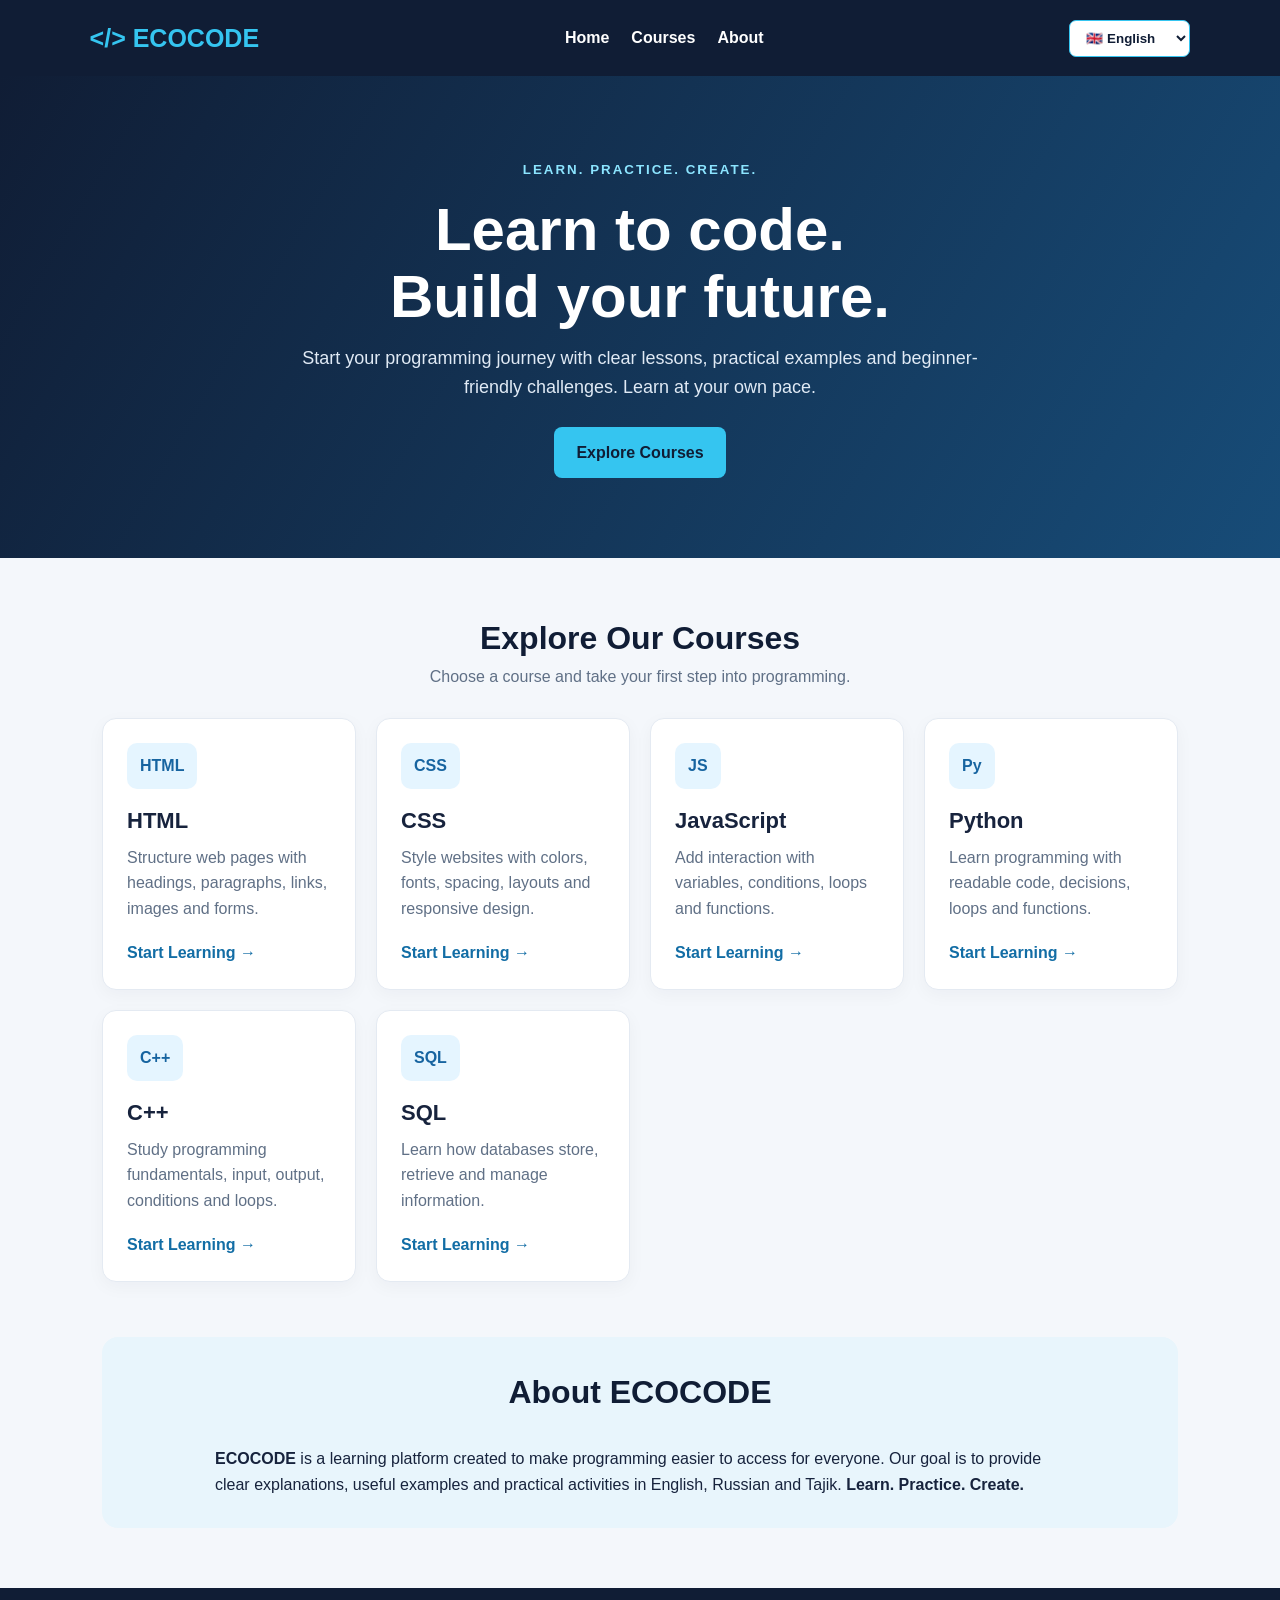
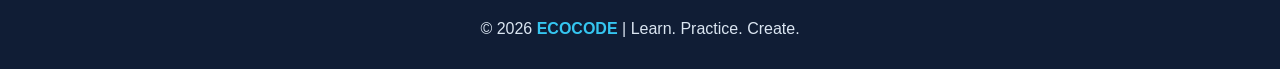
==== index.html @ 7f76fb53 "Update index.html" ====
<!DOCTYPE html>
<html lang="en">
<head>
    <meta property="og:title" content="ECOCODE | Learn. Practice. Create.">

<meta property="og:description"
content="Learn HTML, CSS, JavaScript, Python, C++ and SQL with practical lessons and coding exercises.">

<meta property="og:type" content="website">

<meta property="og:url"
content="https://fsaidasrorzoda-commits.github.io/my-first-website/">

<meta name="twitter:card" content="summary">
<meta charset="UTF-8"><meta name="viewport" content="width=device-width, initial-scale=1.0">
<meta name="description" content="ECOCODE — free programming lessons for everyone.">
<title>ECOCODE | Learn. Practice. Create.</title>
<style>
:root{--navy:#101d35;--blue:#1764a0;--cyan:#35c5f0;--ink:#17233d;--muted:#607086;--bg:#f4f7fb}
*{box-sizing:border-box;margin:0;padding:0}html{scroll-behavior:smooth}
body{font-family:Arial,sans-serif;background:var(--bg);color:var(--ink);line-height:1.6}
header{background:var(--navy);color:white;padding:18px 7%;display:flex;justify-content:space-between;align-items:center;flex-wrap:wrap;gap:16px}
.logo{font-size:25px;font-weight:800;color:var(--cyan);text-decoration:none}
nav{display:flex;gap:22px}nav a{color:white;text-decoration:none;font-weight:bold}
.hero{background:linear-gradient(120deg,#101d35,#174c78);color:white;text-align:center;padding:80px 7%}
.hero small{color:#8ce5ff;font-weight:bold;letter-spacing:2px}.hero h1{font-size:clamp(36px,6vw,60px);line-height:1.12;margin:14px}
.hero p{max-width:680px;margin:0 auto 25px;color:#e0eaf5;font-size:18px}
.btn{display:inline-block;background:var(--cyan);color:var(--navy);padding:13px 22px;border-radius:8px;text-decoration:none;font-weight:bold}
.section{max-width:1120px;margin:55px auto;padding:0 22px}.heading{text-align:center;margin-bottom:28px}
.heading h2{font-size:32px;color:var(--navy)}.heading p{color:var(--muted)}
.grid{display:grid;grid-template-columns:repeat(auto-fit,minmax(245px,1fr));gap:20px}
.course{background:white;border:1px solid #e4eaf2;border-radius:14px;padding:24px;box-shadow:0 5px 18px #10213b0a;display:flex;flex-direction:column;align-items:flex-start}
.symbol{background:#e5f5ff;color:var(--blue);padding:10px 13px;border-radius:10px;font-weight:900;margin-bottom:14px}
.course h3{font-size:22px;margin-bottom:7px}.course p{color:var(--muted);margin-bottom:18px;flex:1}
.course a{color:#126da5;text-decoration:none;font-weight:bold}.course a:hover{text-decoration:underline}
.about{background:#e8f5fc;border-radius:16px;padding:30px}.about p{max-width:850px;margin:auto}
footer{background:var(--navy);color:#dbe6f2;text-align:center;padding:28px;margin-top:60px}footer strong{color:var(--cyan)}
@media(max-width:600px){header{justify-content:center}nav{gap:14px}.hero{padding:60px 20px}}
#languageSelector {
    padding: 9px 12px;
    border-radius: 7px;
    border: 1px solid #35c5f0;
    background: white;
    color: #101d35;
    font-weight: bold;
    cursor: pointer;
}

@media(max-width:600px) {
    #languageSelector {
        margin-top: 8px;
    }
}
</style>
    
</head>
<body>
<header>
    <a class="logo" href="index.html">&lt;/&gt; ECOCODE</a>

    <nav>
        <a href="#home" data-en="Home" data-ru="Главная" data-tj="Асосӣ">Home</a>
        <a href="#courses" data-en="Courses" data-ru="Курсы" data-tj="Курсҳо">Courses</a>
        <a href="#about" data-en="About" data-ru="О нас" data-tj="Дар бораи мо">About</a>
    </nav>

    <select id="languageSelector" onchange="changeLanguage(this.value)">
        <option value="en">🇬🇧 English</option>
        <option value="ru">🇷🇺 Русский</option>
        <option value="tj">🇹🇯 Тоҷикӣ</option>
    </select>
</header>
<main>
<section class="hero" id="home"><small>LEARN. PRACTICE. CREATE.</small><h1>Learn to code.<br>Build your future.</h1>
<p>Start your programming journey with clear lessons, practical examples and beginner-friendly challenges. Learn at your own pace.</p><a class="btn" href="#courses">Explore Courses</a></section>
<section class="section" id="courses"><div class="heading"><h2>Explore Our Courses</h2><p>Choose a course and take your first step into programming.</p></div>
<div class="grid">
<article class="course"><div class="symbol">HTML</div><h3>HTML</h3><p>Structure web pages with headings, paragraphs, links, images and forms.</p><a href="html.html">Start Learning →</a></article>
<article class="course"><div class="symbol">CSS</div><h3>CSS</h3><p>Style websites with colors, fonts, spacing, layouts and responsive design.</p><a href="css.html">Start Learning →</a></article>
<article class="course"><div class="symbol">JS</div><h3>JavaScript</h3><p>Add interaction with variables, conditions, loops and functions.</p><a href="javascript.html">Start Learning →</a></article>
<article class="course"><div class="symbol">Py</div><h3>Python</h3><p>Learn programming with readable code, decisions, loops and functions.</p><a href="python.html">Start Learning →</a></article>
<article class="course"><div class="symbol">C++</div><h3>C++</h3><p>Study programming fundamentals, input, output, conditions and loops.</p><a href="cpp.html">Start Learning →</a></article>
<article class="course"><div class="symbol">SQL</div><h3>SQL</h3><p>Learn how databases store, retrieve and manage information.</p><a href="sql.html">Start Learning →</a></article>
</div></section>
<section class="section" id="about"><div class="about"><div class="heading"><h2>About ECOCODE</h2></div>
<p><strong>ECOCODE</strong> is a learning platform created to make programming easier to access for everyone. Our goal is to provide clear explanations, useful examples and practical activities in English, Russian and Tajik. <strong>Learn. Practice. Create.</strong></p></div></section>
</main><footer>© 2026 <strong>ECOCODE</strong> | Learn. Practice. Create.</footer>
<script>
const translations = {
    en: {
        heroTitle: "Learn to code.<br>Build your future.",
        heroText: "Start your programming journey with clear lessons, practical examples and beginner-friendly challenges. Learn at your own pace.",
        explore: "Explore Courses",
        courseTitle: "Explore Our Courses",
        courseSubtitle: "Choose a course and take your first step into programming.",
        aboutTitle: "About ECOCODE",
        aboutText: "ECOCODE is a learning platform created to make programming easier to access for everyone. Our goal is to provide clear explanations, useful examples and practical activities in English, Russian and Tajik."
    },
    ru: {
        heroTitle: "Учись программировать.<br>Создай своё будущее.",
        heroText: "Начни изучать программирование с понятными уроками, практическими примерами и заданиями для начинающих. Учись в своём темпе.",
        explore: "Изучить курсы",
        courseTitle: "Наши курсы",
        courseSubtitle: "Выбери курс и сделай первый шаг в программировании.",
        aboutTitle: "О ECOCODE",
        aboutText: "ECOCODE — образовательная платформа, созданная для того, чтобы сделать программирование доступным каждому. Наша цель — предоставлять понятные объяснения, полезные примеры и практические задания на английском, русском и таджикском языках."
    },
    tj: {
        heroTitle: "Барномасозиро омӯз.<br>Ояндаи худро соз.",
        heroText: "Омӯзиши барномасозиро бо дарсҳои фаҳмо, мисолҳои амалӣ ва супоришҳо барои навомӯзон оғоз кун. Бо суръати худ омӯз.",
        explore: "Дидани курсҳо",
        courseTitle: "Курсҳои мо",
        courseSubtitle: "Курсро интихоб кун ва қадами аввалини худро дар барномасозӣ гузор.",
        aboutTitle: "Дар бораи ECOCODE",
        aboutText: "ECOCODE платформаи омӯзишӣ мебошад, ки барои дастрас кардани барномасозӣ ба ҳама сохта шудааст. Ҳадафи мо пешниҳод кардани шарҳҳои фаҳмо, мисолҳои муфид ва машқҳои амалӣ бо забонҳои англисӣ, русӣ ва тоҷикӣ мебошад."
    }
};

function changeLanguage(lang) {
    const t = translations[lang];

    document.querySelector(".hero h1").innerHTML = t.heroTitle;
    document.querySelector(".hero p").textContent = t.heroText;
    document.querySelector(".hero .btn").textContent = t.explore;
    document.querySelector("#courses h2").textContent = t.courseTitle;
    document.querySelector("#courses .heading p").textContent = t.courseSubtitle;
    document.querySelector("#about h2").textContent = t.aboutTitle;
    document.querySelector("#about .about p").innerHTML =
        "<strong>ECOCODE</strong> " + t.aboutText.replace("ECOCODE", "") +
        " <strong>Learn. Practice. Create.</strong>";

    document.querySelectorAll("[data-" + lang + "]").forEach(element => {
        element.textContent = element.getAttribute("data-" + lang);
    });
}
</script>
</body>
</html>
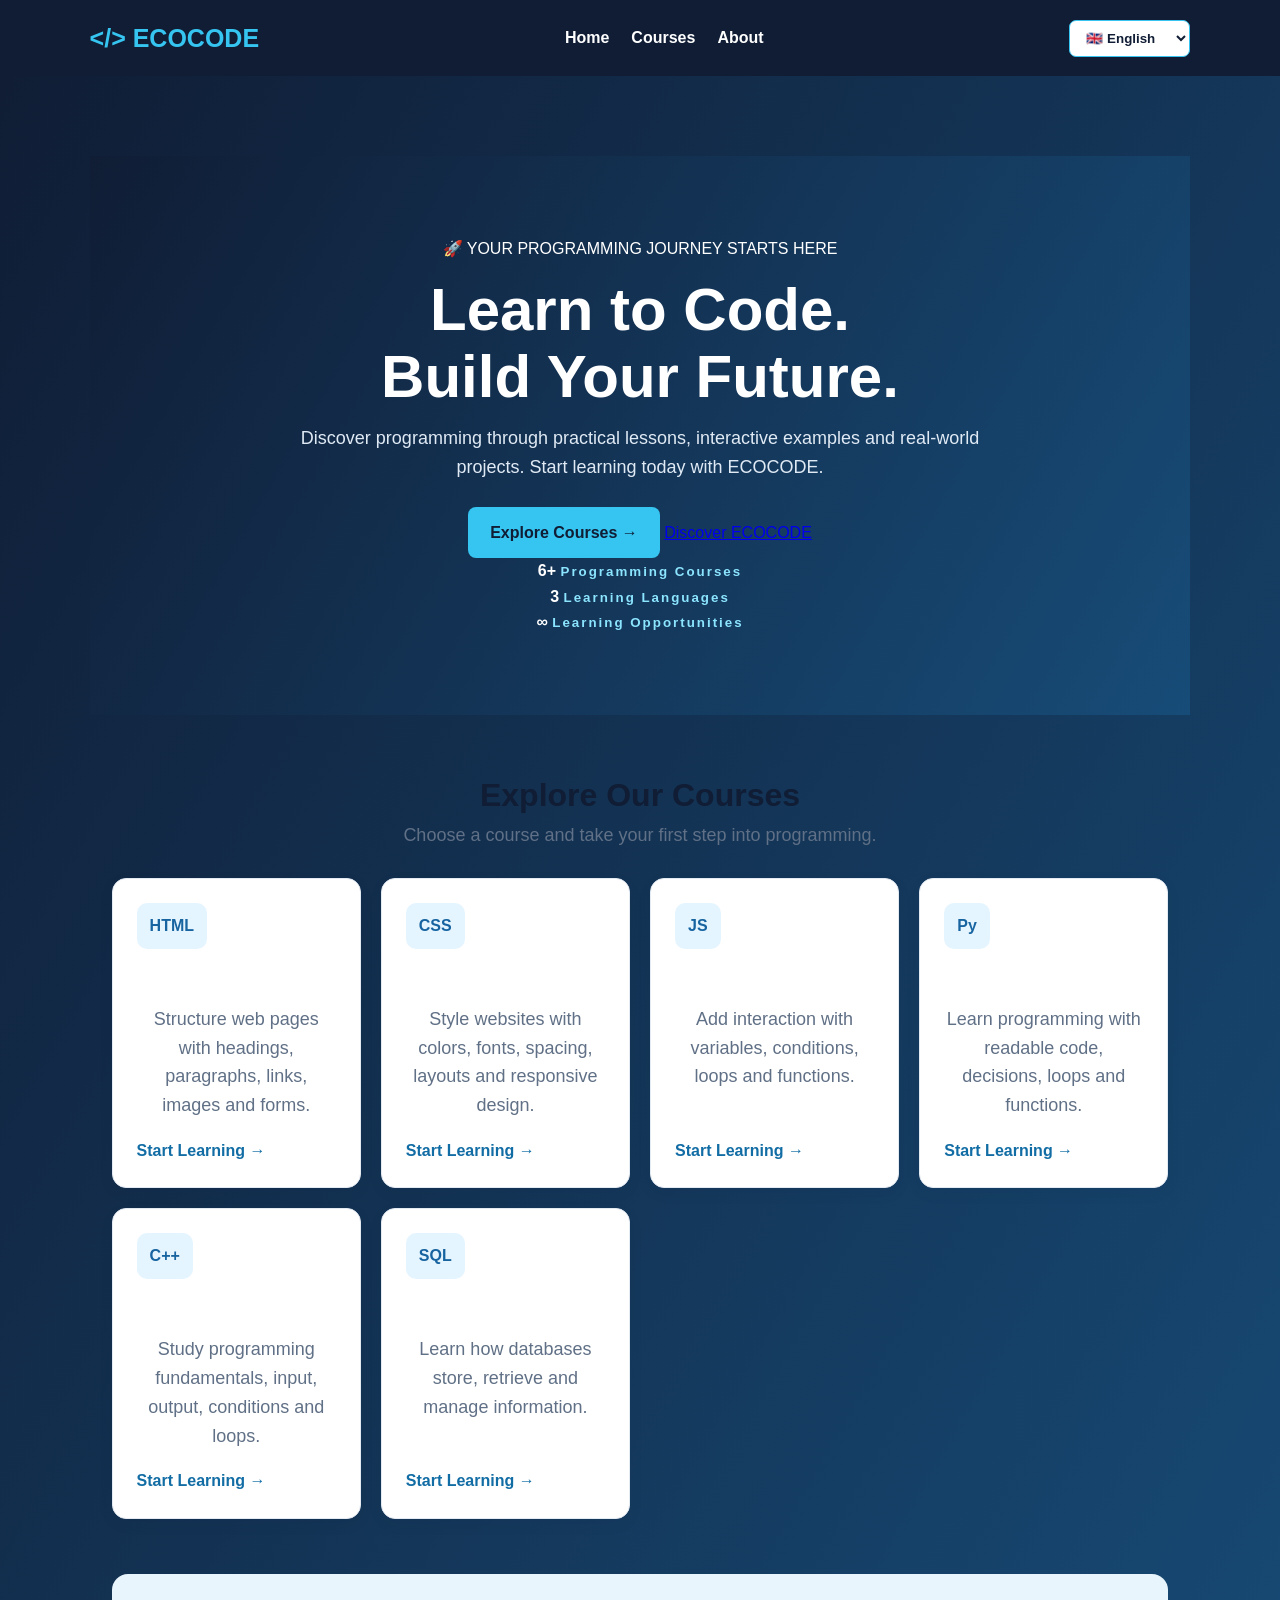
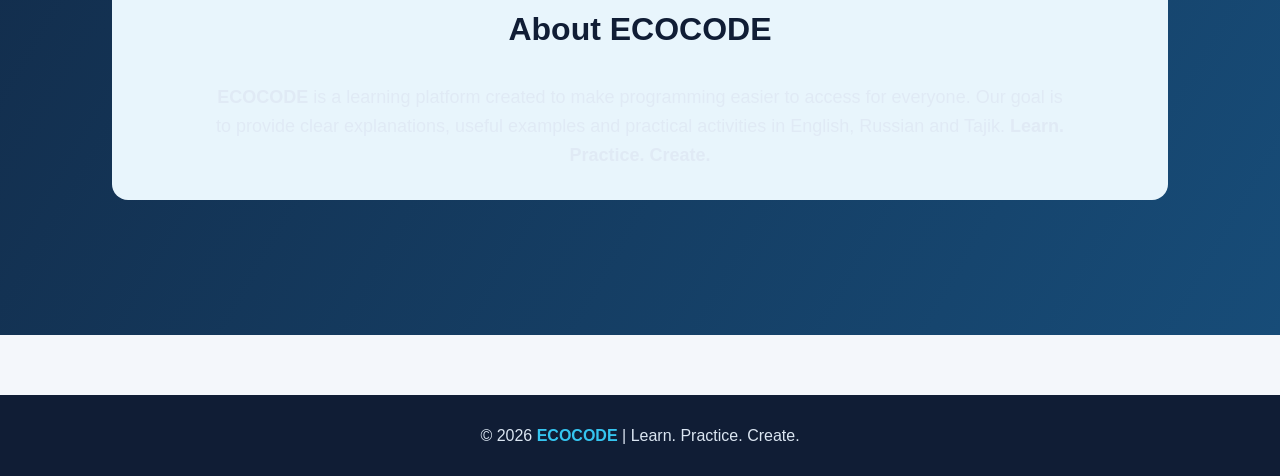
==== commit 6b7b2ff7: "Update index.html" ====
--- a/index.html
+++ b/index.html
@@ -1,138 +1,553 @@
+
 <!DOCTYPE html>
 <html lang="en">
+
 <head>
-    <meta property="og:title" content="ECOCODE | Learn. Practice. Create.">
-
-<meta property="og:description"
-content="Learn HTML, CSS, JavaScript, Python, C++ and SQL with practical lessons and coding exercises.">
-
-<meta property="og:type" content="website">
-
-<meta property="og:url"
-content="https://fsaidasrorzoda-commits.github.io/my-first-website/">
-
-<meta name="twitter:card" content="summary">
-<meta charset="UTF-8"><meta name="viewport" content="width=device-width, initial-scale=1.0">
-<meta name="description" content="ECOCODE — free programming lessons for everyone.">
-<title>ECOCODE | Learn. Practice. Create.</title>
-<style>
-:root{--navy:#101d35;--blue:#1764a0;--cyan:#35c5f0;--ink:#17233d;--muted:#607086;--bg:#f4f7fb}
-*{box-sizing:border-box;margin:0;padding:0}html{scroll-behavior:smooth}
-body{font-family:Arial,sans-serif;background:var(--bg);color:var(--ink);line-height:1.6}
-header{background:var(--navy);color:white;padding:18px 7%;display:flex;justify-content:space-between;align-items:center;flex-wrap:wrap;gap:16px}
-.logo{font-size:25px;font-weight:800;color:var(--cyan);text-decoration:none}
-nav{display:flex;gap:22px}nav a{color:white;text-decoration:none;font-weight:bold}
-.hero{background:linear-gradient(120deg,#101d35,#174c78);color:white;text-align:center;padding:80px 7%}
-.hero small{color:#8ce5ff;font-weight:bold;letter-spacing:2px}.hero h1{font-size:clamp(36px,6vw,60px);line-height:1.12;margin:14px}
-.hero p{max-width:680px;margin:0 auto 25px;color:#e0eaf5;font-size:18px}
-.btn{display:inline-block;background:var(--cyan);color:var(--navy);padding:13px 22px;border-radius:8px;text-decoration:none;font-weight:bold}
-.section{max-width:1120px;margin:55px auto;padding:0 22px}.heading{text-align:center;margin-bottom:28px}
-.heading h2{font-size:32px;color:var(--navy)}.heading p{color:var(--muted)}
-.grid{display:grid;grid-template-columns:repeat(auto-fit,minmax(245px,1fr));gap:20px}
-.course{background:white;border:1px solid #e4eaf2;border-radius:14px;padding:24px;box-shadow:0 5px 18px #10213b0a;display:flex;flex-direction:column;align-items:flex-start}
-.symbol{background:#e5f5ff;color:var(--blue);padding:10px 13px;border-radius:10px;font-weight:900;margin-bottom:14px}
-.course h3{font-size:22px;margin-bottom:7px}.course p{color:var(--muted);margin-bottom:18px;flex:1}
-.course a{color:#126da5;text-decoration:none;font-weight:bold}.course a:hover{text-decoration:underline}
-.about{background:#e8f5fc;border-radius:16px;padding:30px}.about p{max-width:850px;margin:auto}
-footer{background:var(--navy);color:#dbe6f2;text-align:center;padding:28px;margin-top:60px}footer strong{color:var(--cyan)}
-@media(max-width:600px){header{justify-content:center}nav{gap:14px}.hero{padding:60px 20px}}
-#languageSelector {
-    padding: 9px 12px;
-    border-radius: 7px;
-    border: 1px solid #35c5f0;
-    background: white;
-    color: #101d35;
-    font-weight: bold;
-    cursor: pointer;
-}
-
-@media(max-width:600px) {
-    #languageSelector {
-        margin-top: 8px;
-    }
-}
-</style>
-    
+    <meta charset="UTF-8">
+    <meta name="viewport" content="width=device-width, initial-scale=1.0">
+
+    <title>ECOCODE | Learn. Practice. Create.</title>
+
+    <!-- SEO -->
+    <meta name="description"
+        content="ECOCODE is a programming education platform. Learn HTML, CSS, JavaScript, Python, C++ and SQL with practical lessons.">
+
+    <meta name="author" content="Firdavs">
+
+    <!-- Social Media Preview -->
+    <meta property="og:title"
+        content="ECOCODE | Learn. Practice. Create.">
+
+    <meta property="og:description"
+        content="Learn HTML, CSS, JavaScript, Python, C++ and SQL with practical lessons and coding exercises.">
+
+    <meta property="og:type" content="website">
+
+    <meta property="og:url"
+        content="https://fsaidasrorzoda-commits.github.io/my-first-website/">
+
+    <meta property="og:image"
+        content="https://fsaidasrorzoda-commits.github.io/my-first-website/profile.png">
+
+    <!-- Twitter / X -->
+    <meta name="twitter:card" content="summary_large_image">
+
+    <meta name="twitter:title"
+        content="ECOCODE | Learn. Practice. Create.">
+
+    <meta name="twitter:description"
+        content="Your programming journey starts here. Learn. Practice. Create.">
+
+    <meta name="twitter:image"
+        content="https://fsaidasrorzoda-commits.github.io/my-first-website/profile.png">
+
+    <!-- Favicon -->
+    <link rel="icon" type="image/png" href="profile.png">
+
+    <style>
+        :root {
+            --navy: #101d35;
+            --blue: #1764a0;
+            --cyan: #35c5f0;
+            --ink: #17233d;
+            --muted: #607086;
+            --bg: #f4f7fb;
+        }
+
+        * {
+            box-sizing: border-box;
+            margin: 0;
+            padding: 0;
+        }
+
+        html {
+            scroll-behavior: smooth;
+        }
+
+        body {
+            font-family: Arial, sans-serif;
+            background: var(--bg);
+            color: var(--ink);
+            line-height: 1.6;
+        }
+
+        header {
+            background: var(--navy);
+            color: white;
+            padding: 18px 7%;
+            display: flex;
+            justify-content: space-between;
+            align-items: center;
+            flex-wrap: wrap;
+            gap: 16px;
+        }
+
+        .logo {
+            font-size: 25px;
+            font-weight: 800;
+            color: var(--cyan);
+            text-decoration: none;
+        }
+
+        nav {
+            display: flex;
+            gap: 22px;
+        }
+
+        nav a {
+            color: white;
+            text-decoration: none;
+            font-weight: bold;
+        }
+
+        nav a:hover {
+            color: var(--cyan);
+        }
+
+        .hero {
+            background: linear-gradient(120deg, #101d35, #174c78);
+            color: white;
+            text-align: center;
+            padding: 80px 7%;
+        }
+
+        .hero small {
+            color: #8ce5ff;
+            font-weight: bold;
+            letter-spacing: 2px;
+        }
+
+        .hero h1 {
+            font-size: clamp(36px, 6vw, 60px);
+            line-height: 1.12;
+            margin: 14px;
+        }
+
+        .hero p {
+            max-width: 680px;
+            margin: 0 auto 25px;
+            color: #e0eaf5;
+            font-size: 18px;
+        }
+
+        .btn {
+            display: inline-block;
+            background: var(--cyan);
+            color: var(--navy);
+            padding: 13px 22px;
+            border-radius: 8px;
+            text-decoration: none;
+            font-weight: bold;
+        }
+
+        .btn:hover {
+            transform: translateY(-2px);
+        }
+
+        .section {
+            max-width: 1120px;
+            margin: 55px auto;
+            padding: 0 22px;
+        }
+
+        .heading {
+            text-align: center;
+            margin-bottom: 28px;
+        }
+
+        .heading h2 {
+            font-size: 32px;
+            color: var(--navy);
+        }
+
+        .heading p {
+            color: var(--muted);
+        }
+
+        .grid {
+            display: grid;
+            grid-template-columns: repeat(
+                auto-fit,
+                minmax(245px, 1fr)
+            );
+            gap: 20px;
+        }
+
+        .course {
+            background: white;
+            border: 1px solid #e4eaf2;
+            border-radius: 14px;
+            padding: 24px;
+            box-shadow: 0 5px 18px #10213b0a;
+            display: flex;
+            flex-direction: column;
+            align-items: flex-start;
+        }
+
+        .symbol {
+            background: #e5f5ff;
+            color: var(--blue);
+            padding: 10px 13px;
+            border-radius: 10px;
+            font-weight: 900;
+            margin-bottom: 14px;
+        }
+
+        .course h3 {
+            font-size: 22px;
+            margin-bottom: 7px;
+        }
+
+        .course p {
+            color: var(--muted);
+            margin-bottom: 18px;
+            flex: 1;
+        }
+
+        .course a {
+            color: #126da5;
+            text-decoration: none;
+            font-weight: bold;
+        }
+
+        .course a:hover {
+            text-decoration: underline;
+        }
+
+        .about {
+            background: #e8f5fc;
+            border-radius: 16px;
+            padding: 30px;
+        }
+
+        .about p {
+            max-width: 850px;
+            margin: auto;
+        }
+
+        footer {
+            background: var(--navy);
+            color: #dbe6f2;
+            text-align: center;
+            padding: 28px;
+            margin-top: 60px;
+        }
+
+        footer strong {
+            color: var(--cyan);
+        }
+
+        #languageSelector {
+            padding: 9px 12px;
+            border-radius: 7px;
+            border: 1px solid var(--cyan);
+            background: white;
+            color: var(--navy);
+            font-weight: bold;
+            cursor: pointer;
+        }
+
+        @media(max-width: 600px) {
+            header {
+                justify-content: center;
+            }
+
+            nav {
+                gap: 14px;
+            }
+
+            .hero {
+                padding: 60px 20px;
+            }
+
+            #languageSelector {
+                margin-top: 8px;
+            }
+        }
+    </style>
 </head>
+
 <body>
-<header>
-    <a class="logo" href="index.html">&lt;/&gt; ECOCODE</a>
-
-    <nav>
-        <a href="#home" data-en="Home" data-ru="Главная" data-tj="Асосӣ">Home</a>
-        <a href="#courses" data-en="Courses" data-ru="Курсы" data-tj="Курсҳо">Courses</a>
-        <a href="#about" data-en="About" data-ru="О нас" data-tj="Дар бораи мо">About</a>
-    </nav>
-
-    <select id="languageSelector" onchange="changeLanguage(this.value)">
-        <option value="en">🇬🇧 English</option>
-        <option value="ru">🇷🇺 Русский</option>
-        <option value="tj">🇹🇯 Тоҷикӣ</option>
-    </select>
-</header>
-<main>
-<section class="hero" id="home"><small>LEARN. PRACTICE. CREATE.</small><h1>Learn to code.<br>Build your future.</h1>
-<p>Start your programming journey with clear lessons, practical examples and beginner-friendly challenges. Learn at your own pace.</p><a class="btn" href="#courses">Explore Courses</a></section>
-<section class="section" id="courses"><div class="heading"><h2>Explore Our Courses</h2><p>Choose a course and take your first step into programming.</p></div>
-<div class="grid">
-<article class="course"><div class="symbol">HTML</div><h3>HTML</h3><p>Structure web pages with headings, paragraphs, links, images and forms.</p><a href="html.html">Start Learning →</a></article>
-<article class="course"><div class="symbol">CSS</div><h3>CSS</h3><p>Style websites with colors, fonts, spacing, layouts and responsive design.</p><a href="css.html">Start Learning →</a></article>
-<article class="course"><div class="symbol">JS</div><h3>JavaScript</h3><p>Add interaction with variables, conditions, loops and functions.</p><a href="javascript.html">Start Learning →</a></article>
-<article class="course"><div class="symbol">Py</div><h3>Python</h3><p>Learn programming with readable code, decisions, loops and functions.</p><a href="python.html">Start Learning →</a></article>
-<article class="course"><div class="symbol">C++</div><h3>C++</h3><p>Study programming fundamentals, input, output, conditions and loops.</p><a href="cpp.html">Start Learning →</a></article>
-<article class="course"><div class="symbol">SQL</div><h3>SQL</h3><p>Learn how databases store, retrieve and manage information.</p><a href="sql.html">Start Learning →</a></article>
-</div></section>
-<section class="section" id="about"><div class="about"><div class="heading"><h2>About ECOCODE</h2></div>
-<p><strong>ECOCODE</strong> is a learning platform created to make programming easier to access for everyone. Our goal is to provide clear explanations, useful examples and practical activities in English, Russian and Tajik. <strong>Learn. Practice. Create.</strong></p></div></section>
-</main><footer>© 2026 <strong>ECOCODE</strong> | Learn. Practice. Create.</footer>
-<script>
-const translations = {
-    en: {
-        heroTitle: "Learn to code.<br>Build your future.",
-        heroText: "Start your programming journey with clear lessons, practical examples and beginner-friendly challenges. Learn at your own pace.",
-        explore: "Explore Courses",
-        courseTitle: "Explore Our Courses",
-        courseSubtitle: "Choose a course and take your first step into programming.",
-        aboutTitle: "About ECOCODE",
-        aboutText: "ECOCODE is a learning platform created to make programming easier to access for everyone. Our goal is to provide clear explanations, useful examples and practical activities in English, Russian and Tajik."
-    },
-    ru: {
-        heroTitle: "Учись программировать.<br>Создай своё будущее.",
-        heroText: "Начни изучать программирование с понятными уроками, практическими примерами и заданиями для начинающих. Учись в своём темпе.",
-        explore: "Изучить курсы",
-        courseTitle: "Наши курсы",
-        courseSubtitle: "Выбери курс и сделай первый шаг в программировании.",
-        aboutTitle: "О ECOCODE",
-        aboutText: "ECOCODE — образовательная платформа, созданная для того, чтобы сделать программирование доступным каждому. Наша цель — предоставлять понятные объяснения, полезные примеры и практические задания на английском, русском и таджикском языках."
-    },
-    tj: {
-        heroTitle: "Барномасозиро омӯз.<br>Ояндаи худро соз.",
-        heroText: "Омӯзиши барномасозиро бо дарсҳои фаҳмо, мисолҳои амалӣ ва супоришҳо барои навомӯзон оғоз кун. Бо суръати худ омӯз.",
-        explore: "Дидани курсҳо",
-        courseTitle: "Курсҳои мо",
-        courseSubtitle: "Курсро интихоб кун ва қадами аввалини худро дар барномасозӣ гузор.",
-        aboutTitle: "Дар бораи ECOCODE",
-        aboutText: "ECOCODE платформаи омӯзишӣ мебошад, ки барои дастрас кардани барномасозӣ ба ҳама сохта шудааст. Ҳадафи мо пешниҳод кардани шарҳҳои фаҳмо, мисолҳои муфид ва машқҳои амалӣ бо забонҳои англисӣ, русӣ ва тоҷикӣ мебошад."
-    }
-};
-
-function changeLanguage(lang) {
-    const t = translations[lang];
-
-    document.querySelector(".hero h1").innerHTML = t.heroTitle;
-    document.querySelector(".hero p").textContent = t.heroText;
-    document.querySelector(".hero .btn").textContent = t.explore;
-    document.querySelector("#courses h2").textContent = t.courseTitle;
-    document.querySelector("#courses .heading p").textContent = t.courseSubtitle;
-    document.querySelector("#about h2").textContent = t.aboutTitle;
-    document.querySelector("#about .about p").innerHTML =
-        "<strong>ECOCODE</strong> " + t.aboutText.replace("ECOCODE", "") +
-        " <strong>Learn. Practice. Create.</strong>";
-
-    document.querySelectorAll("[data-" + lang + "]").forEach(element => {
-        element.textContent = element.getAttribute("data-" + lang);
-    });
-}
-</script>
+
+    <!-- HEADER -->
+    <header>
+
+        <a class="logo" href="index.html">
+            &lt;/&gt; ECOCODE
+        </a>
+
+        <nav>
+            <a href="#home"
+                data-en="Home"
+                data-ru="Главная"
+                data-tj="Асосӣ">Home</a>
+
+            <a href="#courses"
+                data-en="Courses"
+                data-ru="Курсы"
+                data-tj="Курсҳо">Courses</a>
+
+            <a href="#about"
+                data-en="About"
+                data-ru="О нас"
+                data-tj="Дар бораи мо">About</a>
+        </nav>
+
+        <select id="languageSelector"
+            onchange="changeLanguage(this.value)">
+
+            <option value="en">🇬🇧 English</option>
+            <option value="ru">🇷🇺 Русский</option>
+            <option value="tj">🇹🇯 Тоҷикӣ</option>
+
+        </select>
+
+    </header>
+
+    <main>
+
+        <!-- HERO SECTION -->
+        <section class="hero" id="home">
+
+<section class="hero" id="home">
+
+    <div class="hero-content">
+
+        <div class="hero-label">
+            🚀 YOUR PROGRAMMING JOURNEY STARTS HERE
+        </div>
+
+        <h1>
+            Learn to Code.<br>
+            <span>Build Your Future.</span>
+        </h1>
+
+        <p>
+            Discover programming through practical lessons,
+            interactive examples and real-world projects.
+            Start learning today with ECOCODE.
+        </p>
+
+        <div class="hero-buttons">
+
+            <a href="#courses" class="btn">
+                Explore Courses →
+            </a>
+
+            <a href="#about" class="secondary-btn">
+                Discover ECOCODE
+            </a>
+
+        </div>
+
+        <div class="hero-stats">
+
+            <div>
+                <strong>6+</strong>
+                <small>Programming Courses</small>
+            </div>
+
+            <div>
+                <strong>3</strong>
+                <small>Learning Languages</small>
+            </div>
+
+            <div>
+                <strong>∞</strong>
+                <small>Learning Opportunities</small>
+            </div>
+
+        </div>
+
+    </div>
+
+</section>
+
+        <!-- COURSES SECTION -->
+        <section class="section" id="courses">
+
+            <div class="heading">
+
+                <h2>Explore Our Courses</h2>
+
+                <p>
+                    Choose a course and take your first step
+                    into programming.
+                </p>
+
+            </div>
+
+            <div class="grid">
+
+                <article class="course">
+                    <div class="symbol">HTML</div>
+                    <h3>HTML</h3>
+                    <p>
+                        Structure web pages with headings,
+                        paragraphs, links, images and forms.
+                    </p>
+                    <a href="html.html">Start Learning →</a>
+                </article>
+
+                <article class="course">
+                    <div class="symbol">CSS</div>
+                    <h3>CSS</h3>
+                    <p>
+                        Style websites with colors, fonts,
+                        spacing, layouts and responsive design.
+                    </p>
+                    <a href="css.html">Start Learning →</a>
+                </article>
+
+                <article class="course">
+                    <div class="symbol">JS</div>
+                    <h3>JavaScript</h3>
+                    <p>
+                        Add interaction with variables,
+                        conditions, loops and functions.
+                    </p>
+                    <a href="javascript.html">Start Learning →</a>
+                </article>
+
+                <article class="course">
+                    <div class="symbol">Py</div>
+                    <h3>Python</h3>
+                    <p>
+                        Learn programming with readable code,
+                        decisions, loops and functions.
+                    </p>
+                    <a href="python.html">Start Learning →</a>
+                </article>
+
+                <article class="course">
+                    <div class="symbol">C++</div>
+                    <h3>C++</h3>
+                    <p>
+                        Study programming fundamentals,
+                        input, output, conditions and loops.
+                    </p>
+                    <a href="cpp.html">Start Learning →</a>
+                </article>
+
+                <article class="course">
+                    <div class="symbol">SQL</div>
+                    <h3>SQL</h3>
+                    <p>
+                        Learn how databases store,
+                        retrieve and manage information.
+                    </p>
+                    <a href="sql.html">Start Learning →</a>
+                </article>
+
+            </div>
+
+        </section>
+
+        <!-- ABOUT SECTION -->
+        <section class="section" id="about">
+
+            <div class="about">
+
+                <div class="heading">
+                    <h2>About ECOCODE</h2>
+                </div>
+
+                <p>
+                    <strong>ECOCODE</strong> is a learning platform
+                    created to make programming easier to access
+                    for everyone. Our goal is to provide clear
+                    explanations, useful examples and practical
+                    activities in English, Russian and Tajik.
+
+                    <strong>Learn. Practice. Create.</strong>
+                </p>
+
+            </div>
+
+        </section>
+
+    </main>
+
+    <!-- FOOTER -->
+    <footer>
+        © 2026 <strong>ECOCODE</strong> | Learn. Practice. Create.
+    </footer>
+
+    <!-- LANGUAGE TRANSLATIONS -->
+    <script>
+
+        const translations = {
+
+            en: {
+                heroTitle: "Learn to code.<br>Build your future.",
+                heroText: "Start your programming journey with clear lessons, practical examples and beginner-friendly challenges. Learn at your own pace.",
+                explore: "Explore Courses",
+                courseTitle: "Explore Our Courses",
+                courseSubtitle: "Choose a course and take your first step into programming.",
+                aboutTitle: "About ECOCODE",
+                aboutText: "ECOCODE is a learning platform created to make programming easier to access for everyone. Our goal is to provide clear explanations, useful examples and practical activities in English, Russian and Tajik."
+            },
+
+            ru: {
+                heroTitle: "Учись программировать.<br>Создай своё будущее.",
+                heroText: "Начни изучать программирование с понятными уроками, практическими примерами и заданиями для начинающих. Учись в своём темпе.",
+                explore: "Изучить курсы",
+                courseTitle: "Наши курсы",
+                courseSubtitle: "Выбери курс и сделай первый шаг в программировании.",
+                aboutTitle: "О ECOCODE",
+                aboutText: "ECOCODE — образовательная платформа, созданная для того, чтобы сделать программирование доступным каждому. Наша цель — предоставлять понятные объяснения, полезные примеры и практические задания на английском, русском и таджикском языках."
+            },
+
+            tj: {
+                heroTitle: "Барномасозиро омӯз.<br>Ояндаи худро соз.",
+                heroText: "Омӯзиши барномасозиро бо дарсҳои фаҳмо, мисолҳои амалӣ ва супоришҳо барои навомӯзон оғоз кун. Бо суръати худ омӯз.",
+                explore: "Дидани курсҳо",
+                courseTitle: "Курсҳои мо",
+                courseSubtitle: "Курсро интихоб кун ва қадами аввалини худро дар барномасозӣ гузор.",
+                aboutTitle: "Дар бораи ECOCODE",
+                aboutText: "ECOCODE платформаи омӯзишӣ мебошад, ки барои дастрас кардани барномасозӣ ба ҳама сохта шудааст. Ҳадафи мо пешниҳод кардани шарҳҳои фаҳмо, мисолҳои муфид ва машқҳои амалӣ бо забонҳои англисӣ, русӣ ва тоҷикӣ мебошад."
+            }
+
+        };
+
+        function changeLanguage(lang) {
+
+            const t = translations[lang];
+
+            if (!t) return;
+
+            document.querySelector(".hero h1").innerHTML =
+                t.heroTitle;
+
+            document.querySelector(".hero p").textContent =
+                t.heroText;
+
+            document.querySelector(".hero .btn").textContent =
+                t.explore;
+
+            document.querySelector("#courses h2").textContent =
+                t.courseTitle;
+
+            document.querySelector("#courses .heading p").textContent =
+                t.courseSubtitle;
+
+            document.querySelector("#about h2").textContent =
+                t.aboutTitle;
+
+            document.querySelector("#about .about p").innerHTML =
+                "<strong>ECOCODE</strong> " +
+                t.aboutText.replace("ECOCODE", "") +
+                " <strong>Learn. Practice. Create.</strong>";
+
+            document.querySelectorAll("[data-" + lang + "]")
+                .forEach(element => {
+                    element.textContent =
+                        element.getAttribute("data-" + lang);
+                });
+
+        }
+
+    </script>
+
 </body>
 </html>
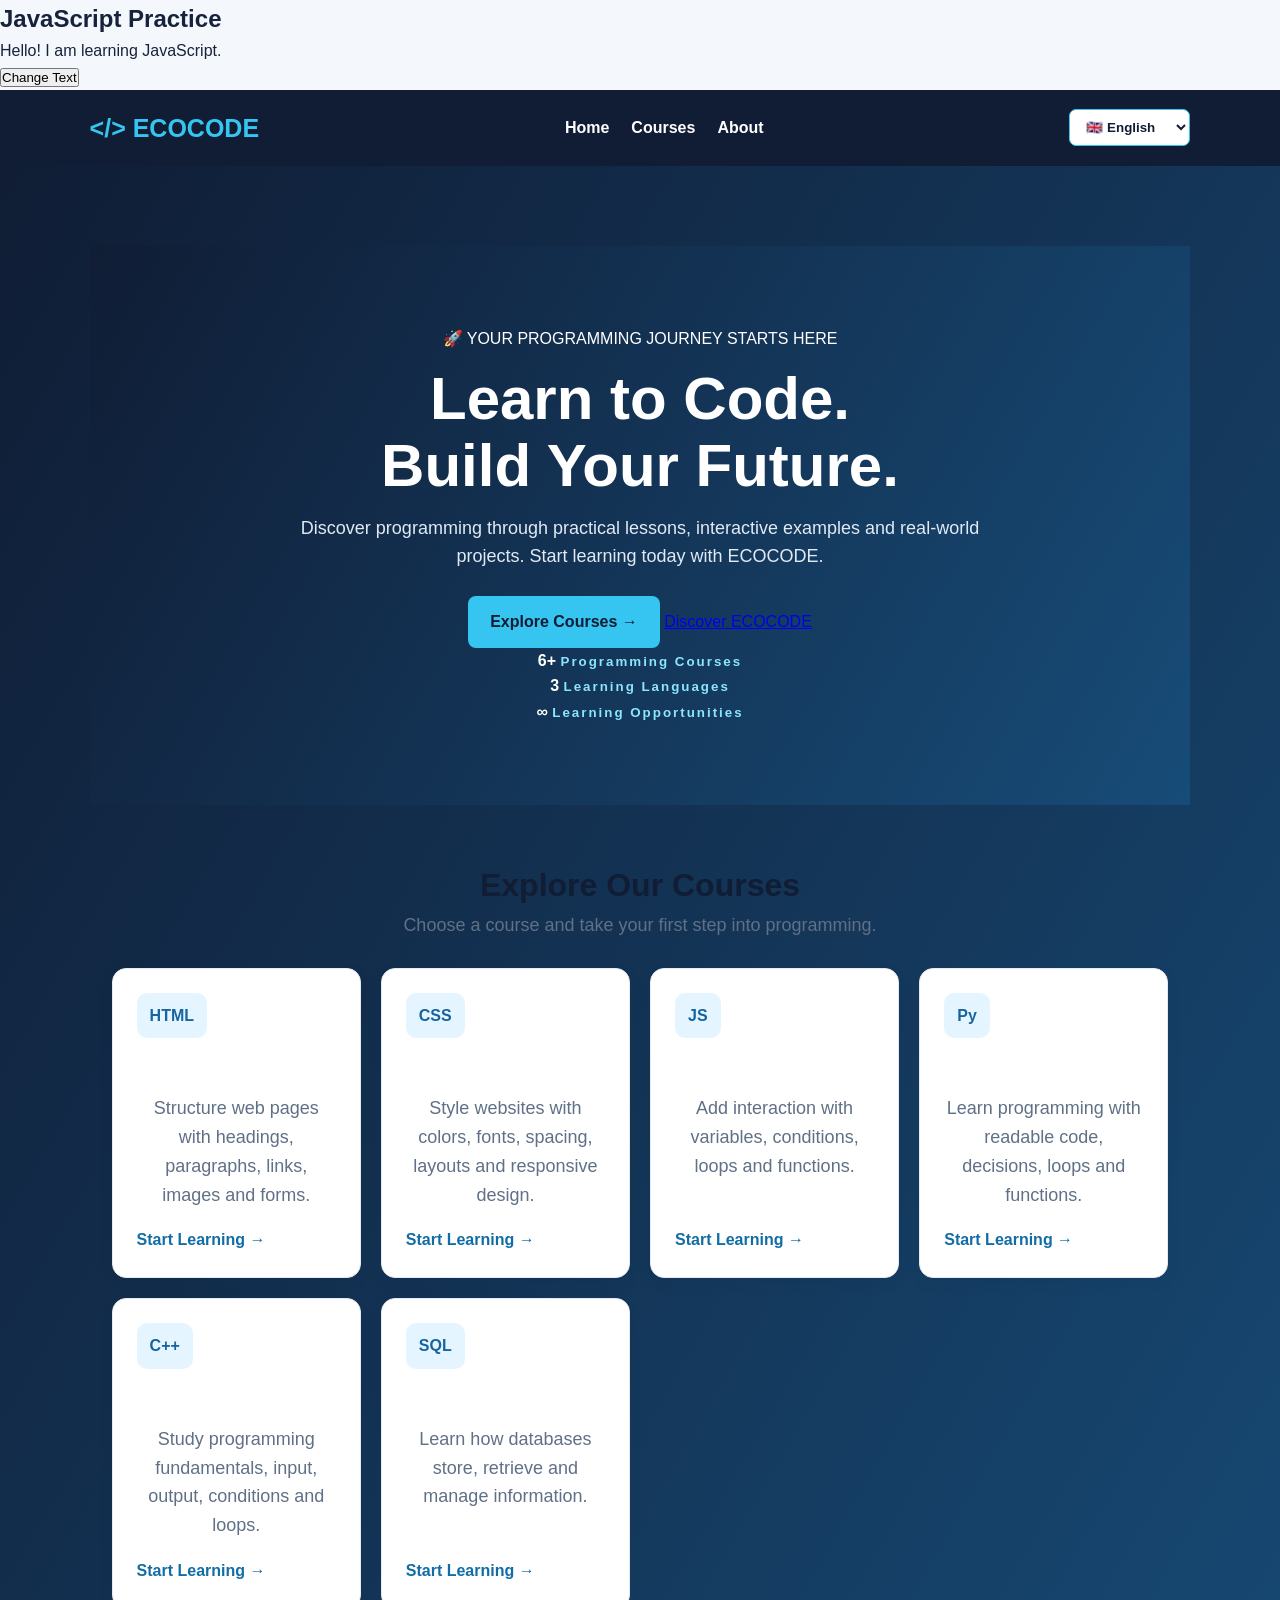
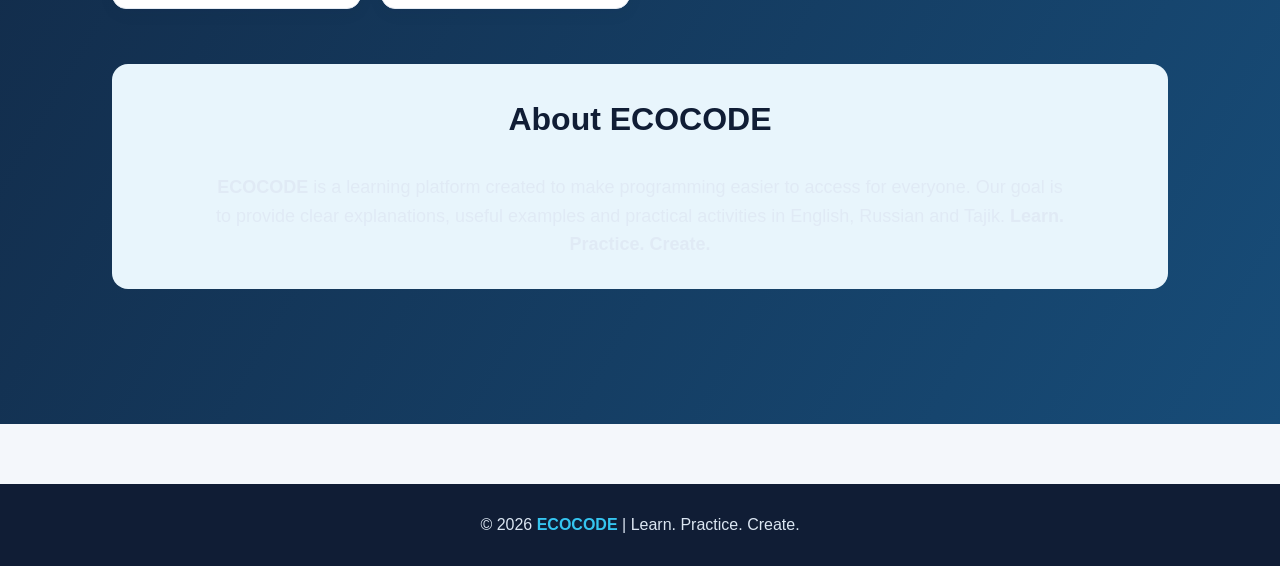
==== commit 5e00accd: "Update index.html" ====
--- a/index.html
+++ b/index.html
@@ -268,6 +268,15 @@
 </head>
 
 <body>
+    <h2>JavaScript Practice</h2>
+
+<p id="message">
+    Hello! I am learning JavaScript.
+</p>
+
+<button id="changeTextBtn">
+    Change Text
+</button>
 
     <!-- HEADER -->
     <header>
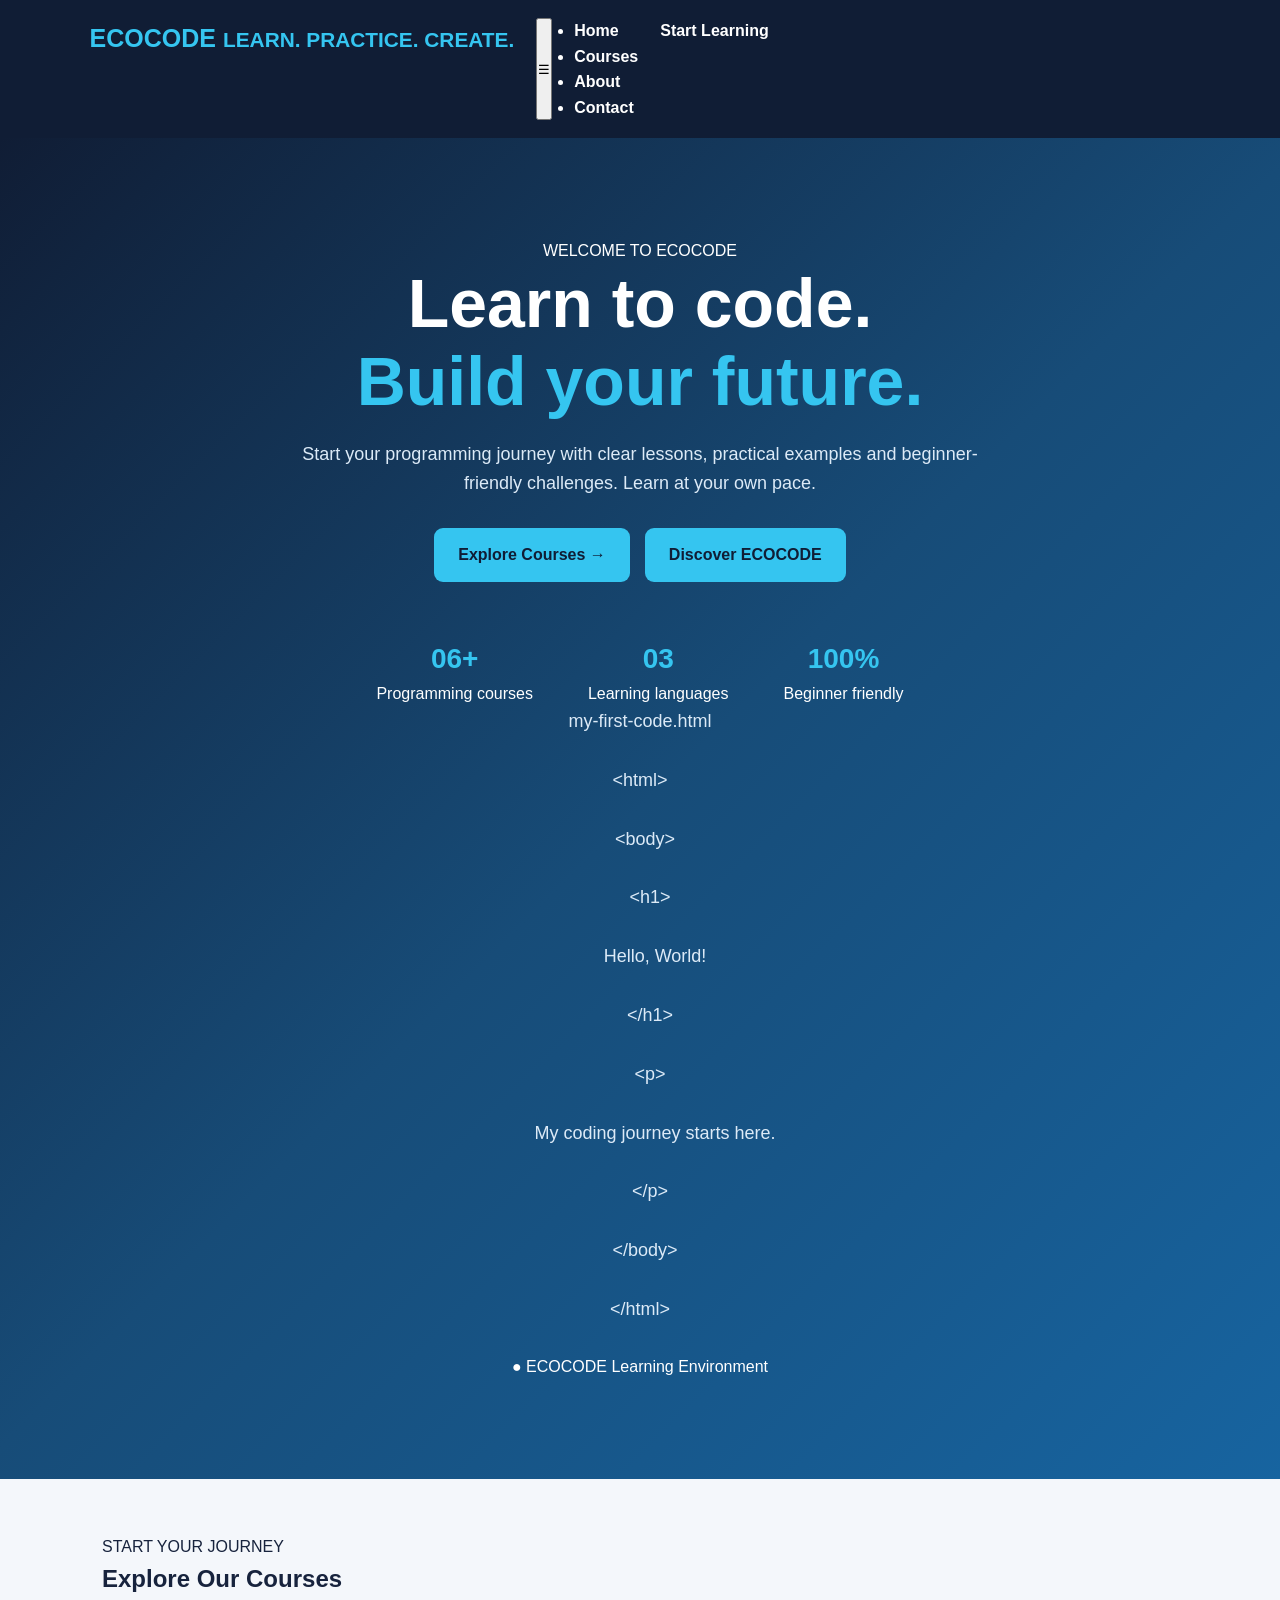
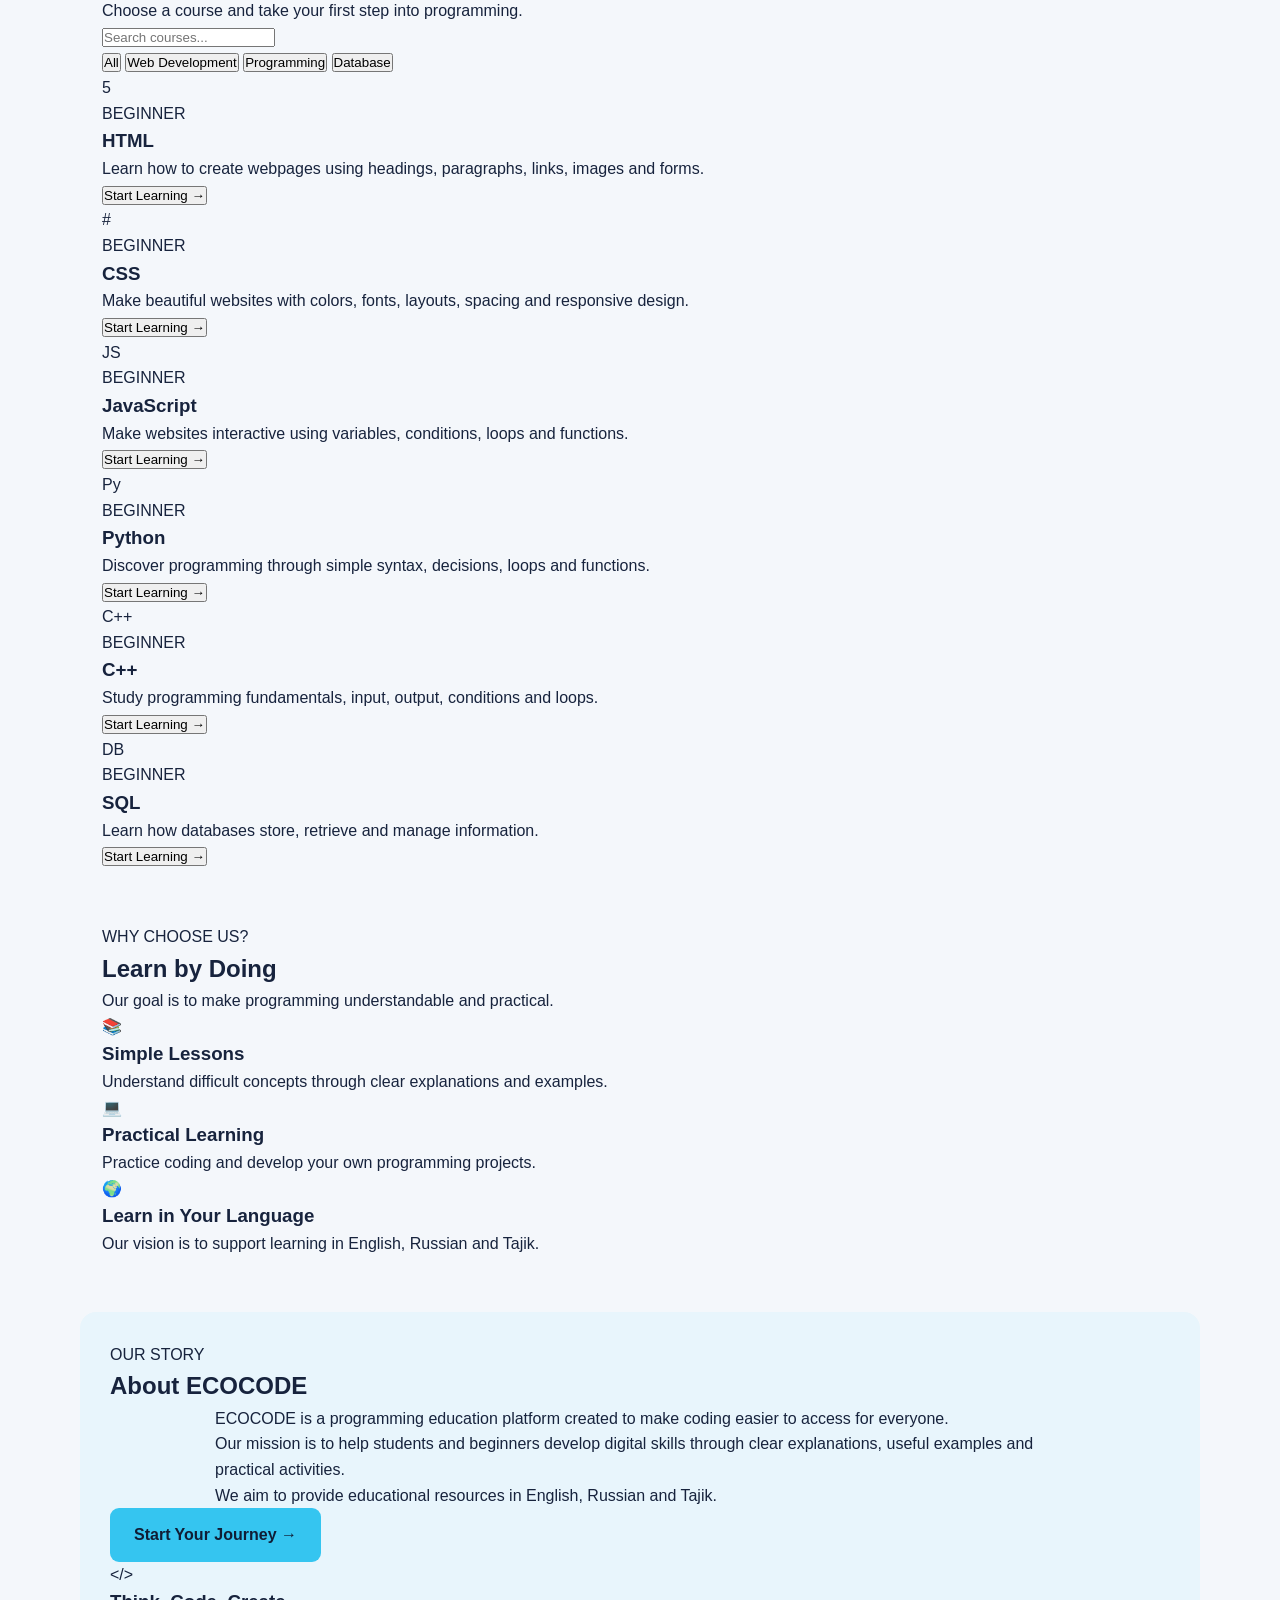
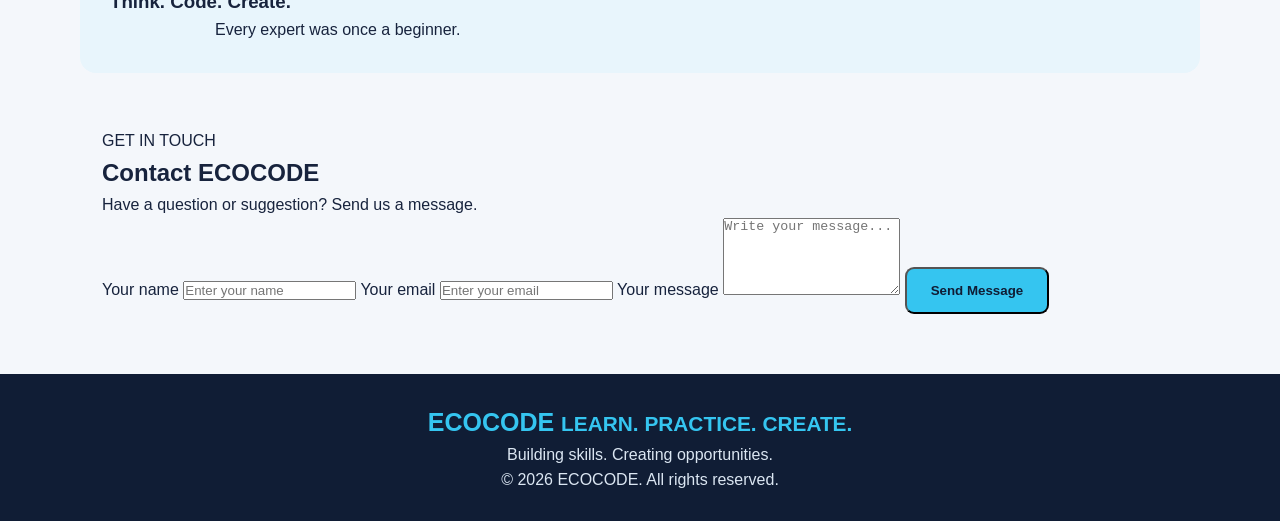
==== commit de51d420: "Update index.html" ====
--- a/index.html
+++ b/index.html
@@ -1,562 +1,357 @@
 
 <!DOCTYPE html>
 <html lang="en">
-
 <head>
     <meta charset="UTF-8">
     <meta name="viewport" content="width=device-width, initial-scale=1.0">
-
+    <meta name="description" content="ECOCODE - Learn programming with practical courses in HTML, CSS, JavaScript, Python, C++ and SQL.">
     <title>ECOCODE | Learn. Practice. Create.</title>
-
-    <!-- SEO -->
-    <meta name="description"
-        content="ECOCODE is a programming education platform. Learn HTML, CSS, JavaScript, Python, C++ and SQL with practical lessons.">
-
-    <meta name="author" content="Firdavs">
-
-    <!-- Social Media Preview -->
-    <meta property="og:title"
-        content="ECOCODE | Learn. Practice. Create.">
-
-    <meta property="og:description"
-        content="Learn HTML, CSS, JavaScript, Python, C++ and SQL with practical lessons and coding exercises.">
-
-    <meta property="og:type" content="website">
-
-    <meta property="og:url"
-        content="https://fsaidasrorzoda-commits.github.io/my-first-website/">
-
-    <meta property="og:image"
-        content="https://fsaidasrorzoda-commits.github.io/my-first-website/profile.png">
-
-    <!-- Twitter / X -->
-    <meta name="twitter:card" content="summary_large_image">
-
-    <meta name="twitter:title"
-        content="ECOCODE | Learn. Practice. Create.">
-
-    <meta name="twitter:description"
-        content="Your programming journey starts here. Learn. Practice. Create.">
-
-    <meta name="twitter:image"
-        content="https://fsaidasrorzoda-commits.github.io/my-first-website/profile.png">
-
-    <!-- Favicon -->
-    <link rel="icon" type="image/png" href="profile.png">
-
-    <style>
-        :root {
-            --navy: #101d35;
-            --blue: #1764a0;
-            --cyan: #35c5f0;
-            --ink: #17233d;
-            --muted: #607086;
-            --bg: #f4f7fb;
-        }
-
-        * {
-            box-sizing: border-box;
-            margin: 0;
-            padding: 0;
-        }
-
-        html {
-            scroll-behavior: smooth;
-        }
-
-        body {
-            font-family: Arial, sans-serif;
-            background: var(--bg);
-            color: var(--ink);
-            line-height: 1.6;
-        }
-
-        header {
-            background: var(--navy);
-            color: white;
-            padding: 18px 7%;
-            display: flex;
-            justify-content: space-between;
-            align-items: center;
-            flex-wrap: wrap;
-            gap: 16px;
-        }
-
-        .logo {
-            font-size: 25px;
-            font-weight: 800;
-            color: var(--cyan);
-            text-decoration: none;
-        }
-
-        nav {
-            display: flex;
-            gap: 22px;
-        }
-
-        nav a {
-            color: white;
-            text-decoration: none;
-            font-weight: bold;
-        }
-
-        nav a:hover {
-            color: var(--cyan);
-        }
-
-        .hero {
-            background: linear-gradient(120deg, #101d35, #174c78);
-            color: white;
-            text-align: center;
-            padding: 80px 7%;
-        }
-
-        .hero small {
-            color: #8ce5ff;
-            font-weight: bold;
-            letter-spacing: 2px;
-        }
-
-        .hero h1 {
-            font-size: clamp(36px, 6vw, 60px);
-            line-height: 1.12;
-            margin: 14px;
-        }
-
-        .hero p {
-            max-width: 680px;
-            margin: 0 auto 25px;
-            color: #e0eaf5;
-            font-size: 18px;
-        }
-
-        .btn {
-            display: inline-block;
-            background: var(--cyan);
-            color: var(--navy);
-            padding: 13px 22px;
-            border-radius: 8px;
-            text-decoration: none;
-            font-weight: bold;
-        }
-
-        .btn:hover {
-            transform: translateY(-2px);
-        }
-
-        .section {
-            max-width: 1120px;
-            margin: 55px auto;
-            padding: 0 22px;
-        }
-
-        .heading {
-            text-align: center;
-            margin-bottom: 28px;
-        }
-
-        .heading h2 {
-            font-size: 32px;
-            color: var(--navy);
-        }
-
-        .heading p {
-            color: var(--muted);
-        }
-
-        .grid {
-            display: grid;
-            grid-template-columns: repeat(
-                auto-fit,
-                minmax(245px, 1fr)
-            );
-            gap: 20px;
-        }
-
-        .course {
-            background: white;
-            border: 1px solid #e4eaf2;
-            border-radius: 14px;
-            padding: 24px;
-            box-shadow: 0 5px 18px #10213b0a;
-            display: flex;
-            flex-direction: column;
-            align-items: flex-start;
-        }
-
-        .symbol {
-            background: #e5f5ff;
-            color: var(--blue);
-            padding: 10px 13px;
-            border-radius: 10px;
-            font-weight: 900;
-            margin-bottom: 14px;
-        }
-
-        .course h3 {
-            font-size: 22px;
-            margin-bottom: 7px;
-        }
-
-        .course p {
-            color: var(--muted);
-            margin-bottom: 18px;
-            flex: 1;
-        }
-
-        .course a {
-            color: #126da5;
-            text-decoration: none;
-            font-weight: bold;
-        }
-
-        .course a:hover {
-            text-decoration: underline;
-        }
-
-        .about {
-            background: #e8f5fc;
-            border-radius: 16px;
-            padding: 30px;
-        }
-
-        .about p {
-            max-width: 850px;
-            margin: auto;
-        }
-
-        footer {
-            background: var(--navy);
-            color: #dbe6f2;
-            text-align: center;
-            padding: 28px;
-            margin-top: 60px;
-        }
-
-        footer strong {
-            color: var(--cyan);
-        }
-
-        #languageSelector {
-            padding: 9px 12px;
-            border-radius: 7px;
-            border: 1px solid var(--cyan);
-            background: white;
-            color: var(--navy);
-            font-weight: bold;
-            cursor: pointer;
-        }
-
-        @media(max-width: 600px) {
-            header {
-                justify-content: center;
-            }
-
-            nav {
-                gap: 14px;
-            }
-
-            .hero {
-                padding: 60px 20px;
-            }
-
-            #languageSelector {
-                margin-top: 8px;
-            }
-        }
-    </style>
+    <link rel="stylesheet" href="style.css">
+    <script src="script.js" defer></script>
 </head>
 
 <body>
-    <h2>JavaScript Practice</h2>
-
-<p id="message">
-    Hello! I am learning JavaScript.
-</p>
-
-<button id="changeTextBtn">
-    Change Text
-</button>
-
-    <!-- HEADER -->
-    <header>
-
-        <a class="logo" href="index.html">
-            &lt;/&gt; ECOCODE
-        </a>
-
-        <nav>
-            <a href="#home"
-                data-en="Home"
-                data-ru="Главная"
-                data-tj="Асосӣ">Home</a>
-
-            <a href="#courses"
-                data-en="Courses"
-                data-ru="Курсы"
-                data-tj="Курсҳо">Courses</a>
-
-            <a href="#about"
-                data-en="About"
-                data-ru="О нас"
-                data-tj="Дар бораи мо">About</a>
+
+    <!-- NAVIGATION -->
+    <header class="header">
+        <nav class="navbar container">
+            <a href="#home" class="logo">
+                ECO<span>CODE</span>
+                <small>LEARN. PRACTICE. CREATE.</small>
+            </a>
+
+            <button class="menu-toggle" id="menuToggle"
+                aria-label="Toggle navigation" aria-expanded="false">
+                ☰
+            </button>
+
+            <ul class="nav-links" id="navLinks">
+                <li><a href="#home">Home</a></li>
+                <li><a href="#courses">Courses</a></li>
+                <li><a href="#about">About</a></li>
+                <li><a href="#contact">Contact</a></li>
+            </ul>
+
+            <a href="#courses" class="nav-button">Start Learning</a>
         </nav>
-
-        <select id="languageSelector"
-            onchange="changeLanguage(this.value)">
-
-            <option value="en">🇬🇧 English</option>
-            <option value="ru">🇷🇺 Русский</option>
-            <option value="tj">🇹🇯 Тоҷикӣ</option>
-
-        </select>
-
     </header>
 
     <main>
 
         <!-- HERO SECTION -->
         <section class="hero" id="home">
-
-<section class="hero" id="home">
-
-    <div class="hero-content">
-
-        <div class="hero-label">
-            🚀 YOUR PROGRAMMING JOURNEY STARTS HERE
+            <div class="container hero-content">
+
+                <div class="hero-text">
+                    <span class="eyebrow">WELCOME TO ECOCODE</span>
+
+                    <h1>
+                        Learn to code.<br>
+                        <span>Build your future.</span>
+                    </h1>
+
+                    <p>
+                        Start your programming journey with clear lessons,
+                        practical examples and beginner-friendly challenges.
+                        Learn at your own pace.
+                    </p>
+
+                    <div class="hero-buttons">
+                        <a href="#courses" class="btn btn-primary">
+                            Explore Courses →
+                        </a>
+
+                        <a href="#about" class="btn btn-outline">
+                            Discover ECOCODE
+                        </a>
+                    </div>
+
+                    <div class="hero-stats">
+                        <div>
+                            <strong>06+</strong>
+                            <span>Programming courses</span>
+                        </div>
+
+                        <div>
+                            <strong>03</strong>
+                            <span>Learning languages</span>
+                        </div>
+
+                        <div>
+                            <strong>100%</strong>
+                            <span>Beginner friendly</span>
+                        </div>
+                    </div>
+                </div>
+
+                <div class="hero-visual">
+                    <div class="code-window">
+                        <div class="window-top">
+                            <span></span>
+                            <span></span>
+                            <span></span>
+                            <p>my-first-code.html</p>
+                        </div>
+
+                        <div class="code-content">
+                            <p><span class="purple">&lt;html&gt;</span></p>
+                            <p>&nbsp;&nbsp;<span class="purple">&lt;body&gt;</span></p>
+                            <p>&nbsp;&nbsp;&nbsp;&nbsp;<span class="blue">&lt;h1&gt;</span></p>
+                            <p>&nbsp;&nbsp;&nbsp;&nbsp;&nbsp;&nbsp;<span class="green">Hello, World!</span></p>
+                            <p>&nbsp;&nbsp;&nbsp;&nbsp;<span class="blue">&lt;/h1&gt;</span></p>
+                            <p>&nbsp;&nbsp;&nbsp;&nbsp;<span class="purple">&lt;p&gt;</span></p>
+                            <p>&nbsp;&nbsp;&nbsp;&nbsp;&nbsp;&nbsp;<span class="green">My coding journey starts here.</span></p>
+                            <p>&nbsp;&nbsp;&nbsp;&nbsp;<span class="purple">&lt;/p&gt;</span></p>
+                            <p>&nbsp;&nbsp;<span class="purple">&lt;/body&gt;</span></p>
+                            <p><span class="purple">&lt;/html&gt;</span></p>
+                        </div>
+
+                        <div class="code-footer">
+                            <span>●</span> ECOCODE Learning Environment
+                        </div>
+                    </div>
+                </div>
+
+            </div>
+        </section>
+
+        <!-- COURSES SECTION -->
+        <section class="courses section" id="courses">
+            <div class="container">
+
+                <div class="section-heading">
+                    <span class="eyebrow">START YOUR JOURNEY</span>
+                    <h2>Explore Our Courses</h2>
+                    <p>Choose a course and take your first step into programming.</p>
+                </div>
+
+                <!-- SEARCH -->
+                <div class="course-tools">
+                    <input
+                        type="search"
+                        id="courseSearch"
+                        placeholder="Search courses..."
+                        aria-label="Search programming courses">
+
+                    <div class="filters">
+                        <button class="filter-btn active" data-filter="all">All</button>
+                        <button class="filter-btn" data-filter="web">Web Development</button>
+                        <button class="filter-btn" data-filter="programming">Programming</button>
+                        <button class="filter-btn" data-filter="database">Database</button>
+                    </div>
+                </div>
+
+                <!-- COURSE CARDS -->
+                <div class="course-grid" id="courseGrid">
+
+                    <article class="course-card" data-category="web">
+                        <div class="course-icon html-icon">5</div>
+                        <span class="course-level">BEGINNER</span>
+                        <h3>HTML</h3>
+                        <p>Learn how to create webpages using headings, paragraphs, links, images and forms.</p>
+                        <button class="course-link" data-course="html">
+                            Start Learning →
+                        </button>
+                    </article>
+
+                    <article class="course-card" data-category="web">
+                        <div class="course-icon css-icon">#</div>
+                        <span class="course-level">BEGINNER</span>
+                        <h3>CSS</h3>
+                        <p>Make beautiful websites with colors, fonts, layouts, spacing and responsive design.</p>
+                        <button class="course-link" data-course="css">
+                            Start Learning →
+                        </button>
+                    </article>
+
+                    <article class="course-card" data-category="web">
+                        <div class="course-icon js-icon">JS</div>
+                        <span class="course-level">BEGINNER</span>
+                        <h3>JavaScript</h3>
+                        <p>Make websites interactive using variables, conditions, loops and functions.</p>
+                        <button class="course-link" data-course="javascript">
+                            Start Learning →
+                        </button>
+                    </article>
+
+                    <article class="course-card" data-category="programming">
+                        <div class="course-icon python-icon">Py</div>
+                        <span class="course-level">BEGINNER</span>
+                        <h3>Python</h3>
+                        <p>Discover programming through simple syntax, decisions, loops and functions.</p>
+                        <button class="course-link" data-course="python">
+                            Start Learning →
+                        </button>
+                    </article>
+
+                    <article class="course-card" data-category="programming">
+                        <div class="course-icon cpp-icon">C++</div>
+                        <span class="course-level">BEGINNER</span>
+                        <h3>C++</h3>
+                        <p>Study programming fundamentals, input, output, conditions and loops.</p>
+                        <button class="course-link" data-course="cpp">
+                            Start Learning →
+                        </button>
+                    </article>
+
+                    <article class="course-card" data-category="database">
+                        <div class="course-icon sql-icon">DB</div>
+                        <span class="course-level">BEGINNER</span>
+                        <h3>SQL</h3>
+                        <p>Learn how databases store, retrieve and manage information.</p>
+                        <button class="course-link" data-course="sql">
+                            Start Learning →
+                        </button>
+                    </article>
+
+                </div>
+
+                <p id="noResults" class="no-results" hidden>
+                    No courses found. Try another search.
+                </p>
+
+                <!-- COURSE DETAILS -->
+                <div class="course-details" id="courseDetails" hidden>
+                    <button id="closeDetails" class="close-button"
+                        aria-label="Close course details">✕</button>
+
+                    <span class="eyebrow">YOUR NEXT STEP</span>
+                    <h3 id="detailTitle">Course title</h3>
+                    <p id="detailDescription">Course description</p>
+                    <p id="detailLevel">Beginner level</p>
+                    <p class="detail-note">
+                        Course lessons will be added as ECOCODE develops.
+                    </p>
+                </div>
+
+            </div>
+        </section>
+
+        <!-- WHY ECOCODE -->
+        <section class="features section">
+            <div class="container">
+
+                <div class="section-heading">
+                    <span class="eyebrow">WHY CHOOSE US?</span>
+                    <h2>Learn by Doing</h2>
+                    <p>Our goal is to make programming understandable and practical.</p>
+                </div>
+
+                <div class="feature-grid">
+
+                    <article class="feature-card">
+                        <div class="feature-icon">📚</div>
+                        <h3>Simple Lessons</h3>
+                        <p>Understand difficult concepts through clear explanations and examples.</p>
+                    </article>
+
+                    <article class="feature-card">
+                        <div class="feature-icon">💻</div>
+                        <h3>Practical Learning</h3>
+                        <p>Practice coding and develop your own programming projects.</p>
+                    </article>
+
+                    <article class="feature-card">
+                        <div class="feature-icon">🌍</div>
+                        <h3>Learn in Your Language</h3>
+                        <p>Our vision is to support learning in English, Russian and Tajik.</p>
+                    </article>
+
+                </div>
+            </div>
+        </section>
+
+        <!-- ABOUT -->
+        <section class="about section" id="about">
+            <div class="container about-content">
+
+                <div>
+                    <span class="eyebrow">OUR STORY</span>
+                    <h2>About ECOCODE</h2>
+
+                    <p>
+                        ECOCODE is a programming education platform created
+                        to make coding easier to access for everyone.
+                    </p>
+
+                    <p>
+                        Our mission is to help students and beginners develop
+                        digital skills through clear explanations, useful
+                        examples and practical activities.
+                    </p>
+
+                    <p>
+                        We aim to provide educational resources in English,
+                        Russian and Tajik.
+                    </p>
+
+                    <a href="#courses" class="btn btn-primary">
+                        Start Your Journey →
+                    </a>
+                </div>
+
+                <div class="about-box">
+                    <span class="about-symbol">&lt;/&gt;</span>
+                    <h3>Think. Code. Create.</h3>
+                    <p>Every expert was once a beginner.</p>
+                </div>
+
+            </div>
+        </section>
+
+        <!-- CONTACT -->
+        <section class="contact section" id="contact">
+            <div class="container">
+
+                <div class="section-heading">
+                    <span class="eyebrow">GET IN TOUCH</span>
+                    <h2>Contact ECOCODE</h2>
+                    <p>Have a question or suggestion? Send us a message.</p>
+                </div>
+
+                <form id="contactForm" class="contact-form">
+
+                    <label for="userName">Your name</label>
+                    <input type="text" id="userName"
+                        placeholder="Enter your name" required>
+
+                    <label for="userEmail">Your email</label>
+                    <input type="email" id="userEmail"
+                        placeholder="Enter your email" required>
+
+                    <label for="userMessage">Your message</label>
+                    <textarea id="userMessage"
+                        placeholder="Write your message..." rows="5"
+                        required></textarea>
+
+                    <button type="submit" class="btn btn-primary">
+                        Send Message
+                    </button>
+
+                    <p id="formMessage" aria-live="polite"></p>
+
+                </form>
+
+            </div>
+        </section>
+
+    </main>
+
+    <!-- FOOTER -->
+    <footer class="footer">
+        <div class="container footer-content">
+
+            <a href="#home" class="logo">
+                ECO<span>CODE</span>
+                <small>LEARN. PRACTICE. CREATE.</small>
+            </a>
+
+            <p>Building skills. Creating opportunities.</p>
+
+            <p>© <span id="year">2026</span> ECOCODE. All rights reserved.</p>
+
         </div>
-
-        <h1>
-            Learn to Code.<br>
-            <span>Build Your Future.</span>
-        </h1>
-
-        <p>
-            Discover programming through practical lessons,
-            interactive examples and real-world projects.
-            Start learning today with ECOCODE.
-        </p>
-
-        <div class="hero-buttons">
-
-            <a href="#courses" class="btn">
-                Explore Courses →
-            </a>
-
-            <a href="#about" class="secondary-btn">
-                Discover ECOCODE
-            </a>
-
-        </div>
-
-        <div class="hero-stats">
-
-            <div>
-                <strong>6+</strong>
-                <small>Programming Courses</small>
-            </div>
-
-            <div>
-                <strong>3</strong>
-                <small>Learning Languages</small>
-            </div>
-
-            <div>
-                <strong>∞</strong>
-                <small>Learning Opportunities</small>
-            </div>
-
-        </div>
-
-    </div>
-
-</section>
-
-        <!-- COURSES SECTION -->
-        <section class="section" id="courses">
-
-            <div class="heading">
-
-                <h2>Explore Our Courses</h2>
-
-                <p>
-                    Choose a course and take your first step
-                    into programming.
-                </p>
-
-            </div>
-
-            <div class="grid">
-
-                <article class="course">
-                    <div class="symbol">HTML</div>
-                    <h3>HTML</h3>
-                    <p>
-                        Structure web pages with headings,
-                        paragraphs, links, images and forms.
-                    </p>
-                    <a href="html.html">Start Learning →</a>
-                </article>
-
-                <article class="course">
-                    <div class="symbol">CSS</div>
-                    <h3>CSS</h3>
-                    <p>
-                        Style websites with colors, fonts,
-                        spacing, layouts and responsive design.
-                    </p>
-                    <a href="css.html">Start Learning →</a>
-                </article>
-
-                <article class="course">
-                    <div class="symbol">JS</div>
-                    <h3>JavaScript</h3>
-                    <p>
-                        Add interaction with variables,
-                        conditions, loops and functions.
-                    </p>
-                    <a href="javascript.html">Start Learning →</a>
-                </article>
-
-                <article class="course">
-                    <div class="symbol">Py</div>
-                    <h3>Python</h3>
-                    <p>
-                        Learn programming with readable code,
-                        decisions, loops and functions.
-                    </p>
-                    <a href="python.html">Start Learning →</a>
-                </article>
-
-                <article class="course">
-                    <div class="symbol">C++</div>
-                    <h3>C++</h3>
-                    <p>
-                        Study programming fundamentals,
-                        input, output, conditions and loops.
-                    </p>
-                    <a href="cpp.html">Start Learning →</a>
-                </article>
-
-                <article class="course">
-                    <div class="symbol">SQL</div>
-                    <h3>SQL</h3>
-                    <p>
-                        Learn how databases store,
-                        retrieve and manage information.
-                    </p>
-                    <a href="sql.html">Start Learning →</a>
-                </article>
-
-            </div>
-
-        </section>
-
-        <!-- ABOUT SECTION -->
-        <section class="section" id="about">
-
-            <div class="about">
-
-                <div class="heading">
-                    <h2>About ECOCODE</h2>
-                </div>
-
-                <p>
-                    <strong>ECOCODE</strong> is a learning platform
-                    created to make programming easier to access
-                    for everyone. Our goal is to provide clear
-                    explanations, useful examples and practical
-                    activities in English, Russian and Tajik.
-
-                    <strong>Learn. Practice. Create.</strong>
-                </p>
-
-            </div>
-
-        </section>
-
-    </main>
-
-    <!-- FOOTER -->
-    <footer>
-        © 2026 <strong>ECOCODE</strong> | Learn. Practice. Create.
     </footer>
-
-    <!-- LANGUAGE TRANSLATIONS -->
-    <script>
-
-        const translations = {
-
-            en: {
-                heroTitle: "Learn to code.<br>Build your future.",
-                heroText: "Start your programming journey with clear lessons, practical examples and beginner-friendly challenges. Learn at your own pace.",
-                explore: "Explore Courses",
-                courseTitle: "Explore Our Courses",
-                courseSubtitle: "Choose a course and take your first step into programming.",
-                aboutTitle: "About ECOCODE",
-                aboutText: "ECOCODE is a learning platform created to make programming easier to access for everyone. Our goal is to provide clear explanations, useful examples and practical activities in English, Russian and Tajik."
-            },
-
-            ru: {
-                heroTitle: "Учись программировать.<br>Создай своё будущее.",
-                heroText: "Начни изучать программирование с понятными уроками, практическими примерами и заданиями для начинающих. Учись в своём темпе.",
-                explore: "Изучить курсы",
-                courseTitle: "Наши курсы",
-                courseSubtitle: "Выбери курс и сделай первый шаг в программировании.",
-                aboutTitle: "О ECOCODE",
-                aboutText: "ECOCODE — образовательная платформа, созданная для того, чтобы сделать программирование доступным каждому. Наша цель — предоставлять понятные объяснения, полезные примеры и практические задания на английском, русском и таджикском языках."
-            },
-
-            tj: {
-                heroTitle: "Барномасозиро омӯз.<br>Ояндаи худро соз.",
-                heroText: "Омӯзиши барномасозиро бо дарсҳои фаҳмо, мисолҳои амалӣ ва супоришҳо барои навомӯзон оғоз кун. Бо суръати худ омӯз.",
-                explore: "Дидани курсҳо",
-                courseTitle: "Курсҳои мо",
-                courseSubtitle: "Курсро интихоб кун ва қадами аввалини худро дар барномасозӣ гузор.",
-                aboutTitle: "Дар бораи ECOCODE",
-                aboutText: "ECOCODE платформаи омӯзишӣ мебошад, ки барои дастрас кардани барномасозӣ ба ҳама сохта шудааст. Ҳадафи мо пешниҳод кардани шарҳҳои фаҳмо, мисолҳои муфид ва машқҳои амалӣ бо забонҳои англисӣ, русӣ ва тоҷикӣ мебошад."
-            }
-
-        };
-
-        function changeLanguage(lang) {
-
-            const t = translations[lang];
-
-            if (!t) return;
-
-            document.querySelector(".hero h1").innerHTML =
-                t.heroTitle;
-
-            document.querySelector(".hero p").textContent =
-                t.heroText;
-
-            document.querySelector(".hero .btn").textContent =
-                t.explore;
-
-            document.querySelector("#courses h2").textContent =
-                t.courseTitle;
-
-            document.querySelector("#courses .heading p").textContent =
-                t.courseSubtitle;
-
-            document.querySelector("#about h2").textContent =
-                t.aboutTitle;
-
-            document.querySelector("#about .about p").innerHTML =
-                "<strong>ECOCODE</strong> " +
-                t.aboutText.replace("ECOCODE", "") +
-                " <strong>Learn. Practice. Create.</strong>";
-
-            document.querySelectorAll("[data-" + lang + "]")
-                .forEach(element => {
-                    element.textContent =
-                        element.getAttribute("data-" + lang);
-                });
-
-        }
-
-    </script>
 
 </body>
 </html>
--- a/style.css
+++ b/style.css
@@ -0,0 +1,371 @@
+
+/* =================================
+   ECOCODE - MAIN STYLESHEET
+================================= */
+
+:root {
+    --navy: #101d35;
+    --blue: #1764a0;
+    --cyan: #35c5f0;
+    --ink: #17233d;
+    --muted: #607086;
+    --bg: #f4f7fb;
+    --white: #ffffff;
+}
+
+/* RESET */
+
+* {
+    box-sizing: border-box;
+    margin: 0;
+    padding: 0;
+}
+
+html {
+    scroll-behavior: smooth;
+}
+
+body {
+    font-family: Arial, sans-serif;
+    background: var(--bg);
+    color: var(--ink);
+    line-height: 1.6;
+}
+
+/* =================================
+   HEADER AND NAVIGATION
+================================= */
+
+header {
+    background: var(--navy);
+    color: white;
+    padding: 18px 7%;
+    display: flex;
+    justify-content: space-between;
+    align-items: center;
+    flex-wrap: wrap;
+    gap: 16px;
+}
+
+.logo {
+    font-size: 25px;
+    font-weight: 800;
+    color: var(--cyan);
+    text-decoration: none;
+}
+
+nav {
+    display: flex;
+    gap: 22px;
+}
+
+nav a {
+    color: white;
+    text-decoration: none;
+    font-weight: bold;
+    transition: 0.3s;
+}
+
+nav a:hover {
+    color: var(--cyan);
+}
+
+/* LANGUAGE SELECTOR */
+
+#languageSelector {
+    padding: 9px 12px;
+    border-radius: 7px;
+    border: 1px solid var(--cyan);
+    background: white;
+    color: var(--navy);
+    font-weight: bold;
+    cursor: pointer;
+}
+
+/* =================================
+   HERO SECTION - NEW DESIGN
+================================= */
+
+.hero {
+    background: linear-gradient(
+        135deg,
+        #101d35,
+        #174c78,
+        #1764a0
+    );
+
+    color: white;
+    text-align: center;
+    padding: 100px 7%;
+    position: relative;
+    overflow: hidden;
+}
+
+.hero-content {
+    max-width: 850px;
+    margin: auto;
+    position: relative;
+    z-index: 1;
+}
+
+.hero-label {
+    display: inline-block;
+    padding: 9px 16px;
+    border: 1px solid var(--cyan);
+    border-radius: 30px;
+    color: #8ce5ff;
+    font-size: 12px;
+    font-weight: bold;
+    letter-spacing: 1px;
+    margin-bottom: 22px;
+}
+
+.hero h1 {
+    font-size: clamp(38px, 6vw, 68px);
+    line-height: 1.15;
+    margin-bottom: 20px;
+}
+
+.hero h1 span {
+    color: var(--cyan);
+}
+
+.hero p {
+    max-width: 680px;
+    margin: 0 auto 30px;
+    color: #dceaf7;
+    font-size: 18px;
+}
+
+.hero-buttons {
+    display: flex;
+    justify-content: center;
+    gap: 15px;
+    flex-wrap: wrap;
+}
+
+/* HERO BUTTONS */
+
+.btn,
+.secondary-btn {
+    display: inline-block;
+    padding: 14px 24px;
+    border-radius: 9px;
+    text-decoration: none;
+    font-weight: bold;
+    transition: 0.3s;
+}
+
+.btn {
+    background: var(--cyan);
+    color: var(--navy);
+}
+
+.secondary-btn {
+    border: 1px solid white;
+    color: white;
+}
+
+.btn:hover,
+.secondary-btn:hover {
+    transform: translateY(-4px);
+}
+
+/* HERO STATISTICS */
+
+.hero-stats {
+    display: flex;
+    justify-content: center;
+    gap: 55px;
+    flex-wrap: wrap;
+    margin-top: 55px;
+}
+
+.hero-stats div {
+    display: flex;
+    flex-direction: column;
+}
+
+.hero-stats strong {
+    font-size: 28px;
+    color: var(--cyan);
+}
+
+.hero-stats small {
+    color: #dceaf7;
+}
+
+/* =================================
+   GENERAL SECTIONS
+================================= */
+
+.section {
+    max-width: 1120px;
+    margin: 55px auto;
+    padding: 0 22px;
+}
+
+.heading {
+    text-align: center;
+    margin-bottom: 28px;
+}
+
+.heading h2 {
+    font-size: 32px;
+    color: var(--navy);
+}
+
+.heading p {
+    color: var(--muted);
+}
+
+/* =================================
+   COURSES SECTION
+================================= */
+
+.grid {
+    display: grid;
+    grid-template-columns: repeat(
+        auto-fit,
+        minmax(245px, 1fr)
+    );
+    gap: 20px;
+}
+
+.course {
+    background: white;
+    border: 1px solid #e4eaf2;
+    border-radius: 14px;
+    padding: 24px;
+    box-shadow: 0 5px 18px #10213b0a;
+    display: flex;
+    flex-direction: column;
+    align-items: flex-start;
+    transition: 0.3s;
+}
+
+.course:hover {
+    transform: translateY(-6px);
+    box-shadow: 0 12px 28px #10213b15;
+}
+
+.symbol {
+    background: #e5f5ff;
+    color: var(--blue);
+    padding: 10px 13px;
+    border-radius: 10px;
+    font-weight: 900;
+    margin-bottom: 14px;
+}
+
+.course h3 {
+    font-size: 22px;
+    margin-bottom: 7px;
+}
+
+.course p {
+    color: var(--muted);
+    margin-bottom: 18px;
+    flex: 1;
+}
+
+.course a {
+    color: #126da5;
+    text-decoration: none;
+    font-weight: bold;
+}
+
+.course a:hover {
+    text-decoration: underline;
+}
+
+/* =================================
+   ABOUT SECTION
+================================= */
+
+.about {
+    background: #e8f5fc;
+    border-radius: 16px;
+    padding: 30px;
+}
+
+.about p {
+    max-width: 850px;
+    margin: auto;
+}
+
+/* =================================
+   FOOTER
+================================= */
+
+footer {
+    background: var(--navy);
+    color: #dbe6f2;
+    text-align: center;
+    padding: 28px;
+    margin-top: 60px;
+}
+
+footer strong {
+    color: var(--cyan);
+}
+
+/* =================================
+   RESPONSIVE DESIGN
+================================= */
+
+@media (max-width: 768px) {
+
+    header {
+        justify-content: center;
+    }
+
+    nav {
+        gap: 14px;
+        flex-wrap: wrap;
+        justify-content: center;
+    }
+
+    .hero {
+        padding: 75px 20px;
+    }
+
+    .hero-stats {
+        gap: 25px;
+    }
+
+    .hero-stats div {
+        min-width: 120px;
+    }
+
+}
+
+@media (max-width: 480px) {
+
+    .hero h1 {
+        font-size: 38px;
+    }
+
+    .hero p {
+        font-size: 16px;
+    }
+
+    .hero-buttons {
+        flex-direction: column;
+        align-items: center;
+    }
+
+    .hero-buttons a {
+        width: 100%;
+        max-width: 260px;
+    }
+
+    .heading h2 {
+        font-size: 26px;
+    }
+
+    .hero-stats {
+        gap: 20px;
+    }
+
+}
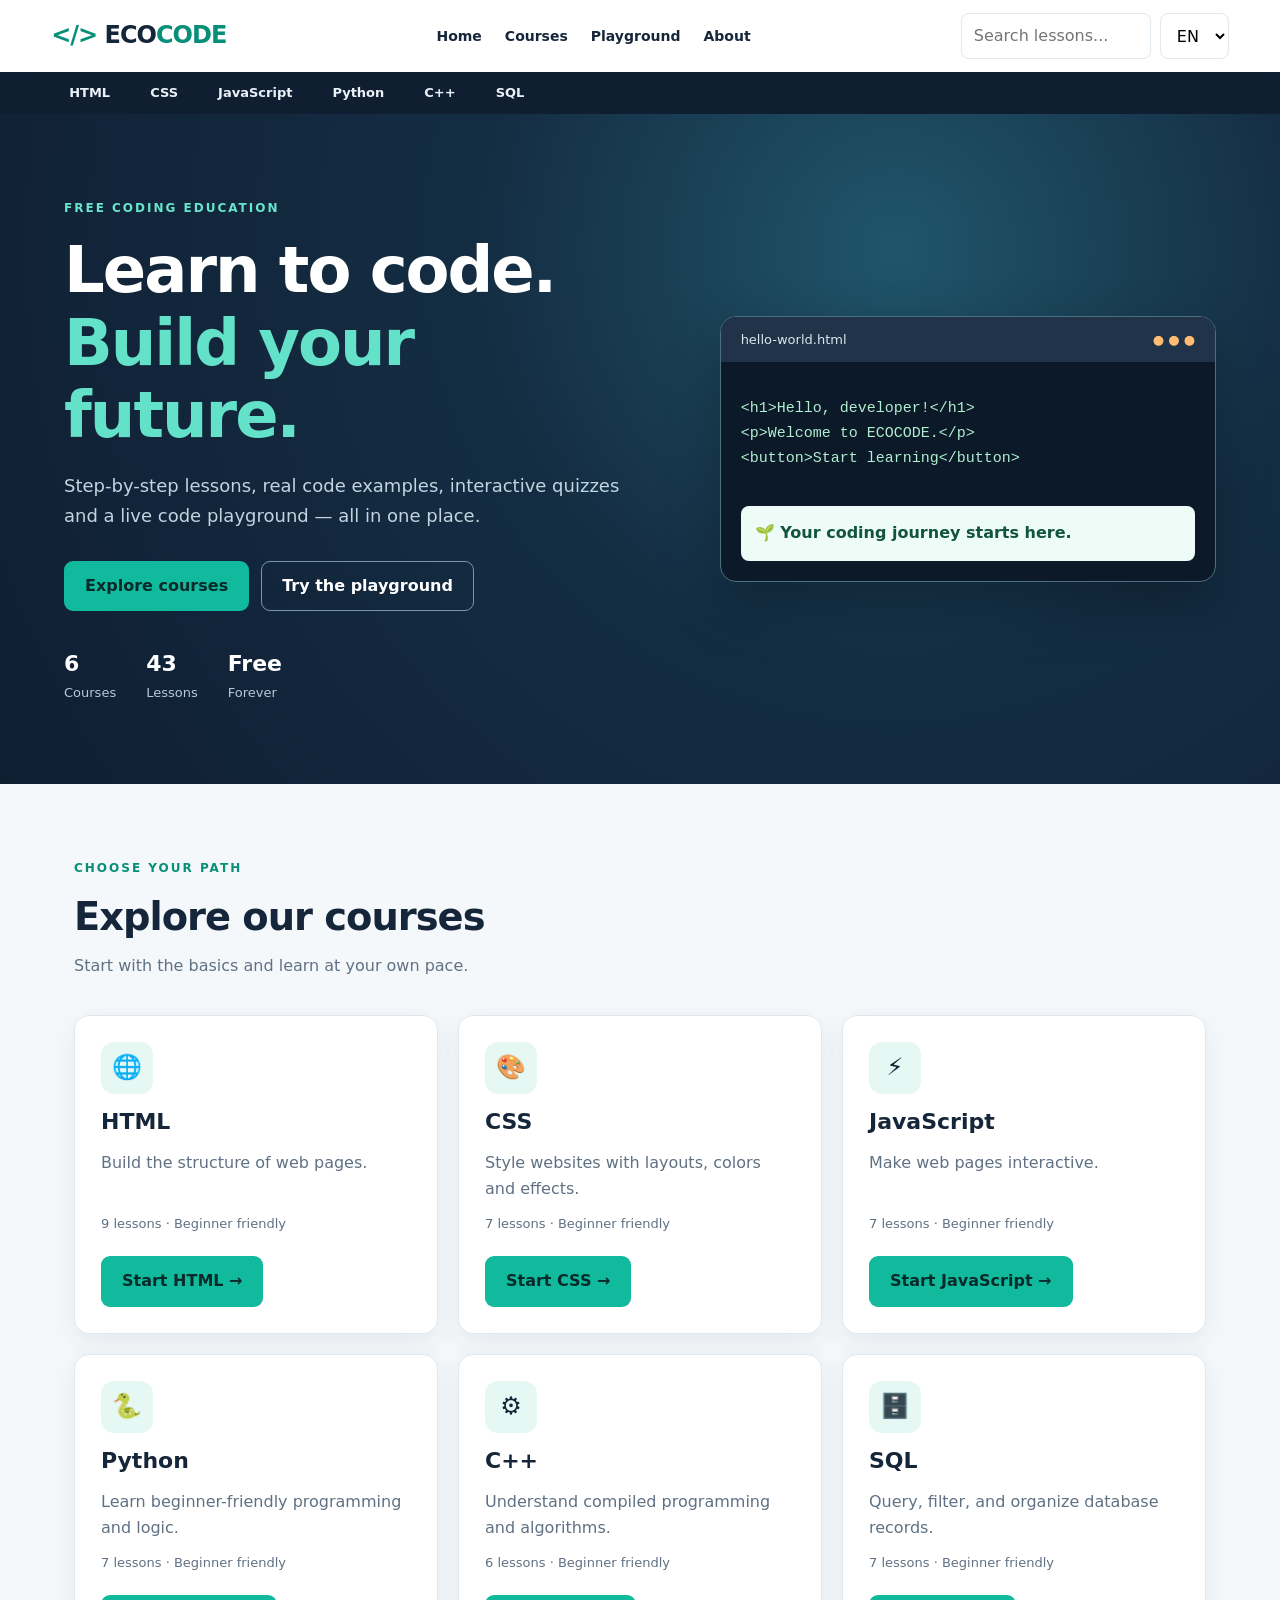
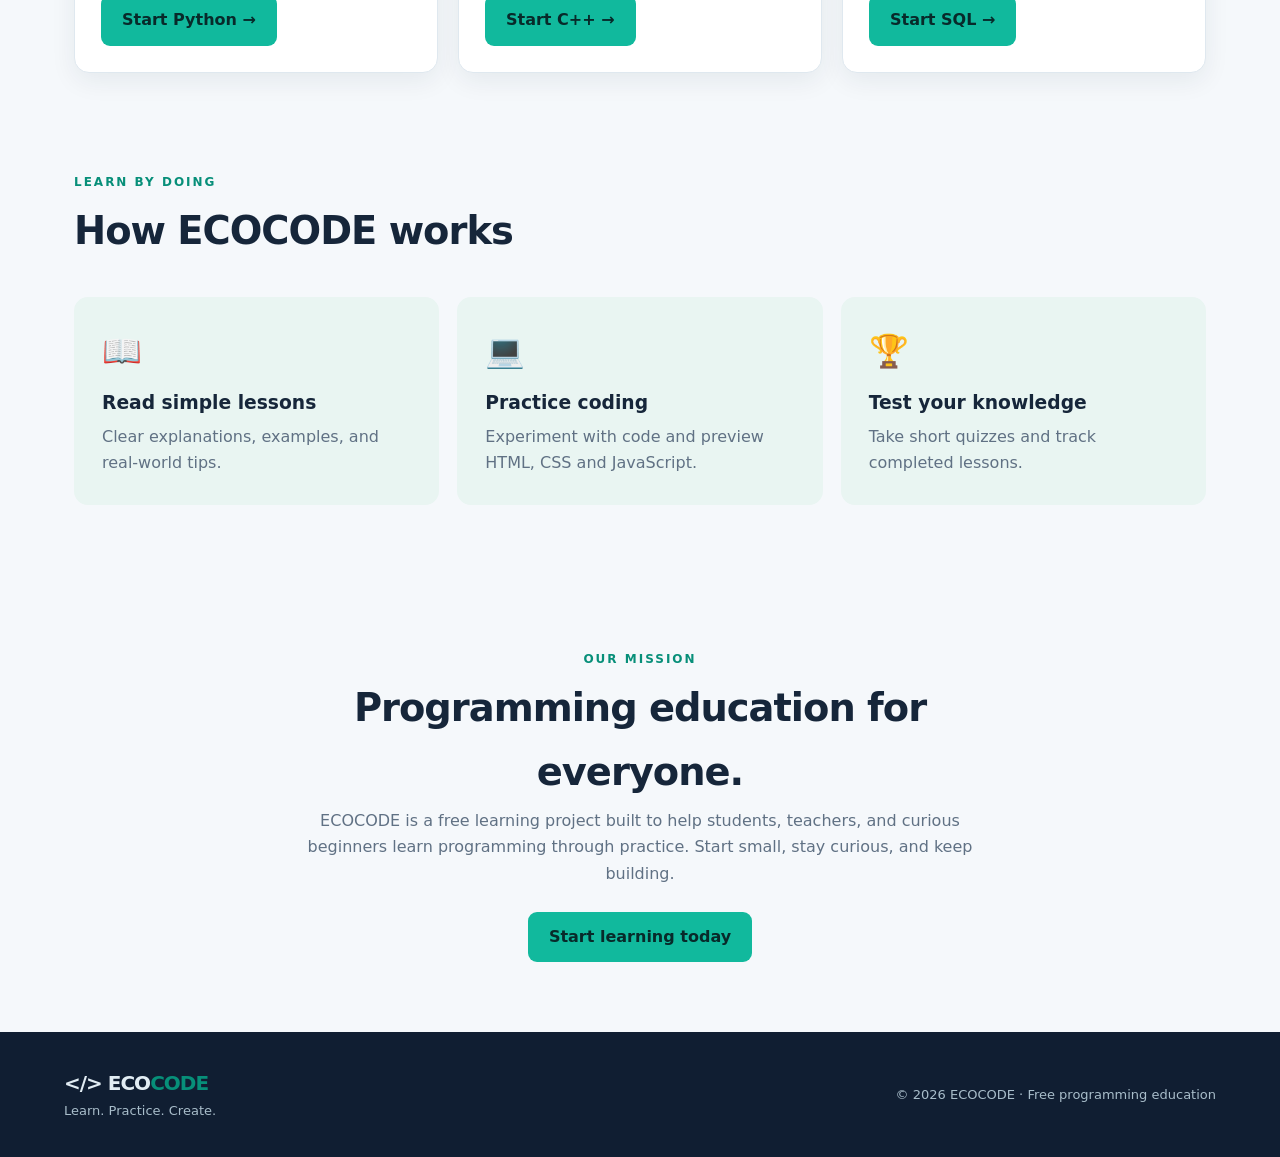
==== commit 83a6363e: "Add files via upload" ====
--- a/index.html
+++ b/index.html
@@ -1,357 +1,31 @@
-
 <!DOCTYPE html>
 <html lang="en">
 <head>
-    <meta charset="UTF-8">
-    <meta name="viewport" content="width=device-width, initial-scale=1.0">
-    <meta name="description" content="ECOCODE - Learn programming with practical courses in HTML, CSS, JavaScript, Python, C++ and SQL.">
-    <title>ECOCODE | Learn. Practice. Create.</title>
-    <link rel="stylesheet" href="style.css">
-    <script src="script.js" defer></script>
+<meta charset="UTF-8"><meta name="viewport" content="width=device-width,initial-scale=1">
+<meta name="description" content="Learn HTML, CSS, JavaScript, Python, C++ and SQL with free ECOCODE lessons, examples and quizzes.">
+<title>ECOCODE — Learn to Code</title>
+<link rel="stylesheet" href="style.css">
+<script src="script.js" defer></script>
 </head>
-
 <body>
-
-    <!-- NAVIGATION -->
-    <header class="header">
-        <nav class="navbar container">
-            <a href="#home" class="logo">
-                ECO<span>CODE</span>
-                <small>LEARN. PRACTICE. CREATE.</small>
-            </a>
-
-            <button class="menu-toggle" id="menuToggle"
-                aria-label="Toggle navigation" aria-expanded="false">
-                ☰
-            </button>
-
-            <ul class="nav-links" id="navLinks">
-                <li><a href="#home">Home</a></li>
-                <li><a href="#courses">Courses</a></li>
-                <li><a href="#about">About</a></li>
-                <li><a href="#contact">Contact</a></li>
-            </ul>
-
-            <a href="#courses" class="nav-button">Start Learning</a>
-        </nav>
-    </header>
-
-    <main>
-
-        <!-- HERO SECTION -->
-        <section class="hero" id="home">
-            <div class="container hero-content">
-
-                <div class="hero-text">
-                    <span class="eyebrow">WELCOME TO ECOCODE</span>
-
-                    <h1>
-                        Learn to code.<br>
-                        <span>Build your future.</span>
-                    </h1>
-
-                    <p>
-                        Start your programming journey with clear lessons,
-                        practical examples and beginner-friendly challenges.
-                        Learn at your own pace.
-                    </p>
-
-                    <div class="hero-buttons">
-                        <a href="#courses" class="btn btn-primary">
-                            Explore Courses →
-                        </a>
-
-                        <a href="#about" class="btn btn-outline">
-                            Discover ECOCODE
-                        </a>
-                    </div>
-
-                    <div class="hero-stats">
-                        <div>
-                            <strong>06+</strong>
-                            <span>Programming courses</span>
-                        </div>
-
-                        <div>
-                            <strong>03</strong>
-                            <span>Learning languages</span>
-                        </div>
-
-                        <div>
-                            <strong>100%</strong>
-                            <span>Beginner friendly</span>
-                        </div>
-                    </div>
-                </div>
-
-                <div class="hero-visual">
-                    <div class="code-window">
-                        <div class="window-top">
-                            <span></span>
-                            <span></span>
-                            <span></span>
-                            <p>my-first-code.html</p>
-                        </div>
-
-                        <div class="code-content">
-                            <p><span class="purple">&lt;html&gt;</span></p>
-                            <p>&nbsp;&nbsp;<span class="purple">&lt;body&gt;</span></p>
-                            <p>&nbsp;&nbsp;&nbsp;&nbsp;<span class="blue">&lt;h1&gt;</span></p>
-                            <p>&nbsp;&nbsp;&nbsp;&nbsp;&nbsp;&nbsp;<span class="green">Hello, World!</span></p>
-                            <p>&nbsp;&nbsp;&nbsp;&nbsp;<span class="blue">&lt;/h1&gt;</span></p>
-                            <p>&nbsp;&nbsp;&nbsp;&nbsp;<span class="purple">&lt;p&gt;</span></p>
-                            <p>&nbsp;&nbsp;&nbsp;&nbsp;&nbsp;&nbsp;<span class="green">My coding journey starts here.</span></p>
-                            <p>&nbsp;&nbsp;&nbsp;&nbsp;<span class="purple">&lt;/p&gt;</span></p>
-                            <p>&nbsp;&nbsp;<span class="purple">&lt;/body&gt;</span></p>
-                            <p><span class="purple">&lt;/html&gt;</span></p>
-                        </div>
-
-                        <div class="code-footer">
-                            <span>●</span> ECOCODE Learning Environment
-                        </div>
-                    </div>
-                </div>
-
-            </div>
-        </section>
-
-        <!-- COURSES SECTION -->
-        <section class="courses section" id="courses">
-            <div class="container">
-
-                <div class="section-heading">
-                    <span class="eyebrow">START YOUR JOURNEY</span>
-                    <h2>Explore Our Courses</h2>
-                    <p>Choose a course and take your first step into programming.</p>
-                </div>
-
-                <!-- SEARCH -->
-                <div class="course-tools">
-                    <input
-                        type="search"
-                        id="courseSearch"
-                        placeholder="Search courses..."
-                        aria-label="Search programming courses">
-
-                    <div class="filters">
-                        <button class="filter-btn active" data-filter="all">All</button>
-                        <button class="filter-btn" data-filter="web">Web Development</button>
-                        <button class="filter-btn" data-filter="programming">Programming</button>
-                        <button class="filter-btn" data-filter="database">Database</button>
-                    </div>
-                </div>
-
-                <!-- COURSE CARDS -->
-                <div class="course-grid" id="courseGrid">
-
-                    <article class="course-card" data-category="web">
-                        <div class="course-icon html-icon">5</div>
-                        <span class="course-level">BEGINNER</span>
-                        <h3>HTML</h3>
-                        <p>Learn how to create webpages using headings, paragraphs, links, images and forms.</p>
-                        <button class="course-link" data-course="html">
-                            Start Learning →
-                        </button>
-                    </article>
-
-                    <article class="course-card" data-category="web">
-                        <div class="course-icon css-icon">#</div>
-                        <span class="course-level">BEGINNER</span>
-                        <h3>CSS</h3>
-                        <p>Make beautiful websites with colors, fonts, layouts, spacing and responsive design.</p>
-                        <button class="course-link" data-course="css">
-                            Start Learning →
-                        </button>
-                    </article>
-
-                    <article class="course-card" data-category="web">
-                        <div class="course-icon js-icon">JS</div>
-                        <span class="course-level">BEGINNER</span>
-                        <h3>JavaScript</h3>
-                        <p>Make websites interactive using variables, conditions, loops and functions.</p>
-                        <button class="course-link" data-course="javascript">
-                            Start Learning →
-                        </button>
-                    </article>
-
-                    <article class="course-card" data-category="programming">
-                        <div class="course-icon python-icon">Py</div>
-                        <span class="course-level">BEGINNER</span>
-                        <h3>Python</h3>
-                        <p>Discover programming through simple syntax, decisions, loops and functions.</p>
-                        <button class="course-link" data-course="python">
-                            Start Learning →
-                        </button>
-                    </article>
-
-                    <article class="course-card" data-category="programming">
-                        <div class="course-icon cpp-icon">C++</div>
-                        <span class="course-level">BEGINNER</span>
-                        <h3>C++</h3>
-                        <p>Study programming fundamentals, input, output, conditions and loops.</p>
-                        <button class="course-link" data-course="cpp">
-                            Start Learning →
-                        </button>
-                    </article>
-
-                    <article class="course-card" data-category="database">
-                        <div class="course-icon sql-icon">DB</div>
-                        <span class="course-level">BEGINNER</span>
-                        <h3>SQL</h3>
-                        <p>Learn how databases store, retrieve and manage information.</p>
-                        <button class="course-link" data-course="sql">
-                            Start Learning →
-                        </button>
-                    </article>
-
-                </div>
-
-                <p id="noResults" class="no-results" hidden>
-                    No courses found. Try another search.
-                </p>
-
-                <!-- COURSE DETAILS -->
-                <div class="course-details" id="courseDetails" hidden>
-                    <button id="closeDetails" class="close-button"
-                        aria-label="Close course details">✕</button>
-
-                    <span class="eyebrow">YOUR NEXT STEP</span>
-                    <h3 id="detailTitle">Course title</h3>
-                    <p id="detailDescription">Course description</p>
-                    <p id="detailLevel">Beginner level</p>
-                    <p class="detail-note">
-                        Course lessons will be added as ECOCODE develops.
-                    </p>
-                </div>
-
-            </div>
-        </section>
-
-        <!-- WHY ECOCODE -->
-        <section class="features section">
-            <div class="container">
-
-                <div class="section-heading">
-                    <span class="eyebrow">WHY CHOOSE US?</span>
-                    <h2>Learn by Doing</h2>
-                    <p>Our goal is to make programming understandable and practical.</p>
-                </div>
-
-                <div class="feature-grid">
-
-                    <article class="feature-card">
-                        <div class="feature-icon">📚</div>
-                        <h3>Simple Lessons</h3>
-                        <p>Understand difficult concepts through clear explanations and examples.</p>
-                    </article>
-
-                    <article class="feature-card">
-                        <div class="feature-icon">💻</div>
-                        <h3>Practical Learning</h3>
-                        <p>Practice coding and develop your own programming projects.</p>
-                    </article>
-
-                    <article class="feature-card">
-                        <div class="feature-icon">🌍</div>
-                        <h3>Learn in Your Language</h3>
-                        <p>Our vision is to support learning in English, Russian and Tajik.</p>
-                    </article>
-
-                </div>
-            </div>
-        </section>
-
-        <!-- ABOUT -->
-        <section class="about section" id="about">
-            <div class="container about-content">
-
-                <div>
-                    <span class="eyebrow">OUR STORY</span>
-                    <h2>About ECOCODE</h2>
-
-                    <p>
-                        ECOCODE is a programming education platform created
-                        to make coding easier to access for everyone.
-                    </p>
-
-                    <p>
-                        Our mission is to help students and beginners develop
-                        digital skills through clear explanations, useful
-                        examples and practical activities.
-                    </p>
-
-                    <p>
-                        We aim to provide educational resources in English,
-                        Russian and Tajik.
-                    </p>
-
-                    <a href="#courses" class="btn btn-primary">
-                        Start Your Journey →
-                    </a>
-                </div>
-
-                <div class="about-box">
-                    <span class="about-symbol">&lt;/&gt;</span>
-                    <h3>Think. Code. Create.</h3>
-                    <p>Every expert was once a beginner.</p>
-                </div>
-
-            </div>
-        </section>
-
-        <!-- CONTACT -->
-        <section class="contact section" id="contact">
-            <div class="container">
-
-                <div class="section-heading">
-                    <span class="eyebrow">GET IN TOUCH</span>
-                    <h2>Contact ECOCODE</h2>
-                    <p>Have a question or suggestion? Send us a message.</p>
-                </div>
-
-                <form id="contactForm" class="contact-form">
-
-                    <label for="userName">Your name</label>
-                    <input type="text" id="userName"
-                        placeholder="Enter your name" required>
-
-                    <label for="userEmail">Your email</label>
-                    <input type="email" id="userEmail"
-                        placeholder="Enter your email" required>
-
-                    <label for="userMessage">Your message</label>
-                    <textarea id="userMessage"
-                        placeholder="Write your message..." rows="5"
-                        required></textarea>
-
-                    <button type="submit" class="btn btn-primary">
-                        Send Message
-                    </button>
-
-                    <p id="formMessage" aria-live="polite"></p>
-
-                </form>
-
-            </div>
-        </section>
-
-    </main>
-
-    <!-- FOOTER -->
-    <footer class="footer">
-        <div class="container footer-content">
-
-            <a href="#home" class="logo">
-                ECO<span>CODE</span>
-                <small>LEARN. PRACTICE. CREATE.</small>
-            </a>
-
-            <p>Building skills. Creating opportunities.</p>
-
-            <p>© <span id="year">2026</span> ECOCODE. All rights reserved.</p>
-
-        </div>
-    </footer>
-
-</body>
-</html>
+<a class="skip" href="#main">Skip to content</a>
+<header class="topbar">
+ <a href="#home" class="brand" aria-label="ECOCODE home"><span class="brand-icon">&lt;/&gt;</span> ECO<span>CODE</span></a>
+ <button class="menu-btn" id="menuBtn" aria-label="Toggle lessons menu" aria-expanded="false">☰</button>
+ <nav class="main-nav" aria-label="Main navigation"><a href="#home" data-i18n="home">Home</a><a href="#courses" data-i18n="courses">Courses</a><a href="#playground" data-i18n="playground">Playground</a><a href="#about" data-i18n="about">About</a></nav>
+ <div class="header-actions"><input id="globalSearch" type="search" placeholder="Search lessons..." aria-label="Search lessons"><select id="language" aria-label="Interface language"><option value="en">EN</option><option value="ru">RU</option><option value="tg">TJ</option></select></div>
+</header>
+<nav class="course-strip" id="courseStrip" aria-label="Course shortcuts"></nav>
+<div id="homeView" class="view">
+ <section class="hero"><div class="hero-inner"><span class="eyebrow">FREE CODING EDUCATION</span><h1>Learn to code.<br><em>Build your future.</em></h1><p>Step-by-step lessons, real code examples, interactive quizzes and a live code playground — all in one place.</p><div class="hero-buttons"><a class="btn primary" href="#courses">Explore courses</a><a class="btn outline" href="#playground">Try the playground</a></div><div class="hero-stats"><span><b>6</b> Courses</span><span><b id="lessonCount">0</b> Lessons</span><span><b>Free</b> Forever</span></div></div><div class="hero-code" aria-hidden="true"><div class="code-title">hello-world.html <span>● ● ●</span></div><pre><code>&lt;h1&gt;Hello, developer!&lt;/h1&gt;
+&lt;p&gt;Welcome to ECOCODE.&lt;/p&gt;
+&lt;button&gt;Start learning&lt;/button&gt;</code></pre><div class="code-output">🌱 Your coding journey starts here.</div></div></section>
+ <section class="section" id="courses"><div class="section-head"><div><span class="eyebrow">CHOOSE YOUR PATH</span><h2>Explore our courses</h2><p>Start with the basics and learn at your own pace.</p></div></div><div class="course-grid" id="courseGrid"></div></section>
+ <section class="section how"><div class="section-head"><div><span class="eyebrow">LEARN BY DOING</span><h2>How ECOCODE works</h2></div></div><div class="feature-grid"><article><span>📖</span><h3>Read simple lessons</h3><p>Clear explanations, examples, and real-world tips.</p></article><article><span>💻</span><h3>Practice coding</h3><p>Experiment with code and preview HTML, CSS and JavaScript.</p></article><article><span>🏆</span><h3>Test your knowledge</h3><p>Take short quizzes and track completed lessons.</p></article></div></section>
+ <section class="section about" id="about"><span class="eyebrow">OUR MISSION</span><h2>Programming education for everyone.</h2><p>ECOCODE is a free learning project built to help students, teachers, and curious beginners learn programming through practice. Start small, stay curious, and keep building.</p><a class="btn primary" href="#courses">Start learning today</a></section>
+</div>
+<div id="lessonView" class="view hidden"><div class="learning-layout"><aside class="sidebar" id="sidebar"><div class="sidebar-top"><strong id="sidebarTitle">Course</strong><button id="closeSidebar" aria-label="Close lessons menu">✕</button></div><div class="progress-wrap"><div class="progress-track"><div id="progressBar"></div></div><small id="progressLabel">0% complete</small></div><input type="search" id="lessonSearch" placeholder="Find a lesson..." aria-label="Find a lesson"><div id="lessonLinks"></div></aside><main id="main" class="lesson-main"><div class="breadcrumbs" id="breadcrumbs"></div><article id="lessonContent"></article><div class="lesson-actions"><button class="btn subtle" id="prevLesson">← Previous</button><button class="btn primary" id="completeLesson">Mark as complete ✓</button><button class="btn subtle" id="nextLesson">Next →</button></div></main></div></div>
+<div id="playgroundView" class="view hidden"><section class="section playground-section"><div class="section-head"><div><span class="eyebrow">CODE LAB</span><h2>Live code playground</h2><p>Write HTML, CSS and JavaScript, then click Run to see the result.</p></div><button class="btn primary" id="runCode">▶ Run code</button></div><div class="editor-grid"><div class="editor"><label for="htmlEditor">HTML</label><textarea id="htmlEditor" spellcheck="false"></textarea></div><div class="editor"><label for="cssEditor">CSS</label><textarea id="cssEditor" spellcheck="false"></textarea></div><div class="editor"><label for="jsEditor">JavaScript</label><textarea id="jsEditor" spellcheck="false"></textarea></div></div><div class="preview-head"><h3>Live preview</h3><button class="btn subtle" id="resetCode">Reset example</button></div><iframe id="preview" title="Code preview" sandbox="allow-scripts"></iframe><p class="notice">Code runs inside an isolated preview. This playground supports HTML, CSS and browser JavaScript only.</p></section></div>
+<div id="searchView" class="view hidden"><section class="section"><h2>Search results</h2><p id="searchSummary"></p><div id="searchResults" class="search-results"></div></section></div>
+<footer><div><a href="#home" class="brand">&lt;/&gt; ECO<span>CODE</span></a><p>Learn. Practice. Create.</p></div><p>© <span id="year"></span> ECOCODE · Free programming education</p></footer>
+</body></html>
--- a/style.css
+++ b/style.css
@@ -1,371 +1 @@
-
-/* =================================
-   ECOCODE - MAIN STYLESHEET
-================================= */
-
-:root {
-    --navy: #101d35;
-    --blue: #1764a0;
-    --cyan: #35c5f0;
-    --ink: #17233d;
-    --muted: #607086;
-    --bg: #f4f7fb;
-    --white: #ffffff;
-}
-
-/* RESET */
-
-* {
-    box-sizing: border-box;
-    margin: 0;
-    padding: 0;
-}
-
-html {
-    scroll-behavior: smooth;
-}
-
-body {
-    font-family: Arial, sans-serif;
-    background: var(--bg);
-    color: var(--ink);
-    line-height: 1.6;
-}
-
-/* =================================
-   HEADER AND NAVIGATION
-================================= */
-
-header {
-    background: var(--navy);
-    color: white;
-    padding: 18px 7%;
-    display: flex;
-    justify-content: space-between;
-    align-items: center;
-    flex-wrap: wrap;
-    gap: 16px;
-}
-
-.logo {
-    font-size: 25px;
-    font-weight: 800;
-    color: var(--cyan);
-    text-decoration: none;
-}
-
-nav {
-    display: flex;
-    gap: 22px;
-}
-
-nav a {
-    color: white;
-    text-decoration: none;
-    font-weight: bold;
-    transition: 0.3s;
-}
-
-nav a:hover {
-    color: var(--cyan);
-}
-
-/* LANGUAGE SELECTOR */
-
-#languageSelector {
-    padding: 9px 12px;
-    border-radius: 7px;
-    border: 1px solid var(--cyan);
-    background: white;
-    color: var(--navy);
-    font-weight: bold;
-    cursor: pointer;
-}
-
-/* =================================
-   HERO SECTION - NEW DESIGN
-================================= */
-
-.hero {
-    background: linear-gradient(
-        135deg,
-        #101d35,
-        #174c78,
-        #1764a0
-    );
-
-    color: white;
-    text-align: center;
-    padding: 100px 7%;
-    position: relative;
-    overflow: hidden;
-}
-
-.hero-content {
-    max-width: 850px;
-    margin: auto;
-    position: relative;
-    z-index: 1;
-}
-
-.hero-label {
-    display: inline-block;
-    padding: 9px 16px;
-    border: 1px solid var(--cyan);
-    border-radius: 30px;
-    color: #8ce5ff;
-    font-size: 12px;
-    font-weight: bold;
-    letter-spacing: 1px;
-    margin-bottom: 22px;
-}
-
-.hero h1 {
-    font-size: clamp(38px, 6vw, 68px);
-    line-height: 1.15;
-    margin-bottom: 20px;
-}
-
-.hero h1 span {
-    color: var(--cyan);
-}
-
-.hero p {
-    max-width: 680px;
-    margin: 0 auto 30px;
-    color: #dceaf7;
-    font-size: 18px;
-}
-
-.hero-buttons {
-    display: flex;
-    justify-content: center;
-    gap: 15px;
-    flex-wrap: wrap;
-}
-
-/* HERO BUTTONS */
-
-.btn,
-.secondary-btn {
-    display: inline-block;
-    padding: 14px 24px;
-    border-radius: 9px;
-    text-decoration: none;
-    font-weight: bold;
-    transition: 0.3s;
-}
-
-.btn {
-    background: var(--cyan);
-    color: var(--navy);
-}
-
-.secondary-btn {
-    border: 1px solid white;
-    color: white;
-}
-
-.btn:hover,
-.secondary-btn:hover {
-    transform: translateY(-4px);
-}
-
-/* HERO STATISTICS */
-
-.hero-stats {
-    display: flex;
-    justify-content: center;
-    gap: 55px;
-    flex-wrap: wrap;
-    margin-top: 55px;
-}
-
-.hero-stats div {
-    display: flex;
-    flex-direction: column;
-}
-
-.hero-stats strong {
-    font-size: 28px;
-    color: var(--cyan);
-}
-
-.hero-stats small {
-    color: #dceaf7;
-}
-
-/* =================================
-   GENERAL SECTIONS
-================================= */
-
-.section {
-    max-width: 1120px;
-    margin: 55px auto;
-    padding: 0 22px;
-}
-
-.heading {
-    text-align: center;
-    margin-bottom: 28px;
-}
-
-.heading h2 {
-    font-size: 32px;
-    color: var(--navy);
-}
-
-.heading p {
-    color: var(--muted);
-}
-
-/* =================================
-   COURSES SECTION
-================================= */
-
-.grid {
-    display: grid;
-    grid-template-columns: repeat(
-        auto-fit,
-        minmax(245px, 1fr)
-    );
-    gap: 20px;
-}
-
-.course {
-    background: white;
-    border: 1px solid #e4eaf2;
-    border-radius: 14px;
-    padding: 24px;
-    box-shadow: 0 5px 18px #10213b0a;
-    display: flex;
-    flex-direction: column;
-    align-items: flex-start;
-    transition: 0.3s;
-}
-
-.course:hover {
-    transform: translateY(-6px);
-    box-shadow: 0 12px 28px #10213b15;
-}
-
-.symbol {
-    background: #e5f5ff;
-    color: var(--blue);
-    padding: 10px 13px;
-    border-radius: 10px;
-    font-weight: 900;
-    margin-bottom: 14px;
-}
-
-.course h3 {
-    font-size: 22px;
-    margin-bottom: 7px;
-}
-
-.course p {
-    color: var(--muted);
-    margin-bottom: 18px;
-    flex: 1;
-}
-
-.course a {
-    color: #126da5;
-    text-decoration: none;
-    font-weight: bold;
-}
-
-.course a:hover {
-    text-decoration: underline;
-}
-
-/* =================================
-   ABOUT SECTION
-================================= */
-
-.about {
-    background: #e8f5fc;
-    border-radius: 16px;
-    padding: 30px;
-}
-
-.about p {
-    max-width: 850px;
-    margin: auto;
-}
-
-/* =================================
-   FOOTER
-================================= */
-
-footer {
-    background: var(--navy);
-    color: #dbe6f2;
-    text-align: center;
-    padding: 28px;
-    margin-top: 60px;
-}
-
-footer strong {
-    color: var(--cyan);
-}
-
-/* =================================
-   RESPONSIVE DESIGN
-================================= */
-
-@media (max-width: 768px) {
-
-    header {
-        justify-content: center;
-    }
-
-    nav {
-        gap: 14px;
-        flex-wrap: wrap;
-        justify-content: center;
-    }
-
-    .hero {
-        padding: 75px 20px;
-    }
-
-    .hero-stats {
-        gap: 25px;
-    }
-
-    .hero-stats div {
-        min-width: 120px;
-    }
-
-}
-
-@media (max-width: 480px) {
-
-    .hero h1 {
-        font-size: 38px;
-    }
-
-    .hero p {
-        font-size: 16px;
-    }
-
-    .hero-buttons {
-        flex-direction: column;
-        align-items: center;
-    }
-
-    .hero-buttons a {
-        width: 100%;
-        max-width: 260px;
-    }
-
-    .heading h2 {
-        font-size: 26px;
-    }
-
-    .hero-stats {
-        gap: 20px;
-    }
-
-}
+:root{--ink:#16263a;--muted:#607184;--navy:#101e32;--teal:#11b99d;--teal-dark:#078f79;--bg:#f5f8fb;--line:#dfe8ef;--white:#fff;--shadow:0 8px 26px rgba(20,38,58,.07)}*{box-sizing:border-box}html{scroll-behavior:smooth}body{margin:0;font:16px/1.65 system-ui,-apple-system,Segoe UI,Arial,sans-serif;color:var(--ink);background:var(--bg)}a{color:inherit;text-decoration:none}button,input,textarea,select{font:inherit}button{cursor:pointer}.hidden{display:none!important}.skip{position:absolute;left:-9999px}.skip:focus{left:10px;top:10px;background:white;z-index:999;padding:10px}.topbar{position:sticky;top:0;z-index:50;display:flex;align-items:center;gap:28px;padding:13px 4%;background:white;box-shadow:0 2px 12px #13253b10}.brand{font-weight:900;font-size:24px;white-space:nowrap;letter-spacing:-1px}.brand span{color:var(--teal-dark)}.brand-icon{color:var(--teal-dark)}.main-nav{display:flex;gap:23px;margin:auto}.main-nav a{font-size:14px;font-weight:700}.main-nav a:hover{color:var(--teal-dark)}.header-actions{display:flex;gap:9px}.header-actions input,.header-actions select,#lessonSearch{border:1px solid var(--line);border-radius:8px;padding:9px 12px;background:#fff;min-width:0}.header-actions input{width:190px}.menu-btn{display:none;border:0;background:transparent;font-size:24px}.course-strip{background:var(--navy);color:#e9f2f8;display:flex;overflow-x:auto;gap:4px;padding:0 4%;scrollbar-width:thin}.course-strip a{padding:10px 18px;font-weight:700;font-size:13px;white-space:nowrap}.course-strip a:hover,.course-strip a.active{background:#26465a;color:#7cebd4}.hero{background:radial-gradient(circle at 70% 20%,#20556a 0%,#142d43 40%,#101e32 100%);color:white;display:grid;grid-template-columns:1.2fr 1fr;align-items:center;gap:60px;padding:80px max(5%,calc((100vw - 1260px)/2));min-height:510px}.hero h1{font-size:clamp(38px,5vw,68px);line-height:1.13;letter-spacing:-2px;margin:14px 0 20px}.hero h1 em{font-style:normal;color:#63e1c9}.hero p{color:#c2d4e0;max-width:560px;font-size:18px}.eyebrow{color:var(--teal-dark);font-size:12px;font-weight:900;letter-spacing:2px}.hero .eyebrow{color:#69e4cc}.hero-buttons{display:flex;gap:12px;margin-top:30px;flex-wrap:wrap}.btn{display:inline-flex;justify-content:center;align-items:center;gap:8px;padding:11px 20px;border-radius:9px;font-weight:750;border:1px solid transparent;transition:transform .15s,background .15s}.btn:hover{transform:translateY(-1px)}.primary{background:var(--teal);color:#082a2a}.primary:hover{background:#3cdec3}.outline{border-color:#7896a6;color:white;background:transparent}.subtle{background:#e9f1f5;color:var(--ink)}.hero-stats{display:flex;gap:30px;margin-top:35px;color:#b5c9d7;font-size:13px}.hero-stats b{display:block;font-size:22px;color:white}.hero-code{border:1px solid #4d7080;background:#0b1928;border-radius:16px;box-shadow:0 24px 55px #0004;overflow:hidden}.code-title{background:#203348;padding:12px 20px;color:#d8e6ef;font-size:13px;display:flex;justify-content:space-between}.code-title span{color:#ffbd73}.hero-code pre{padding:20px;color:#b1edcf;font-size:15px;overflow:auto}.code-output{margin:0 20px 20px;background:#eefcf7;color:#12543e;border-radius:8px;padding:14px;font-weight:700}.section{max-width:1260px;margin:auto;padding:70px 5%}.section-head{display:flex;align-items:end;justify-content:space-between;gap:20px;margin-bottom:30px}.section h2{font-size:clamp(29px,3vw,40px);letter-spacing:-1px;margin:5px 0}.section-head p,.about p{color:var(--muted);margin:5px 0}.course-grid{display:grid;grid-template-columns:repeat(3,1fr);gap:20px}.course-card{background:white;border:1px solid var(--line);border-radius:15px;padding:26px;box-shadow:var(--shadow);display:flex;flex-direction:column;gap:10px}.course-card:hover{border-color:var(--teal)}.course-icon{width:52px;height:52px;display:grid;place-items:center;border-radius:13px;font-size:24px;background:#e5f8f3}.course-card h3{font-size:22px;margin:0}.course-card p{margin:0;color:var(--muted);flex:1}.course-meta{font-size:13px;color:var(--muted)}.course-card .btn{align-self:flex-start;margin-top:12px}.how{padding-top:25px}.feature-grid{display:grid;grid-template-columns:repeat(3,1fr);gap:18px}.feature-grid article{background:#e9f5f2;border-radius:14px;padding:28px}.feature-grid span{font-size:32px}.feature-grid h3{margin:10px 0 5px}.feature-grid p{color:var(--muted);margin:0}.about{text-align:center;max-width:820px}.about .btn{margin-top:20px}.learning-layout{display:grid;grid-template-columns:285px minmax(0,1fr);max-width:1500px;margin:auto;min-height:calc(100vh - 180px)}.sidebar{background:#fff;border-right:1px solid var(--line);padding:23px 17px;position:sticky;top:100px;height:calc(100vh - 100px);overflow-y:auto}.sidebar-top{display:flex;justify-content:space-between;align-items:center;font-size:21px}.sidebar-top button{display:none;background:none;border:0}.progress-wrap{margin:18px 0}.progress-track{height:9px;border-radius:99px;background:#e4ecf0;overflow:hidden}.progress-track div{height:100%;width:0;background:var(--teal)}.progress-wrap small{color:var(--muted)}#lessonSearch{width:100%;margin-bottom:15px}.sidebar-group{margin-top:20px;font-size:11px;text-transform:uppercase;font-weight:900;letter-spacing:1px;color:#8b9aa6}.lesson-link{display:block;padding:9px 12px;border-radius:7px;font-size:14px;margin-top:3px}.lesson-link:hover{background:#eef7f5}.lesson-link.active{background:#d8f5ec;color:#006d57;font-weight:800}.lesson-link.done:after{content:' ✓';color:var(--teal-dark)}.lesson-main{padding:35px clamp(18px,5vw,75px);max-width:1000px;width:100%;min-width:0}.breadcrumbs{font-size:13px;color:var(--muted);margin-bottom:18px}.lesson-main h1{font-size:clamp(30px,4vw,44px);margin:0 0 15px}.lesson-main h2{font-size:25px;margin:30px 0 12px}.lesson-main p{color:#435469}.lesson-main ul{padding-left:24px}.lesson-main code:not(pre code){background:#eaf0f4;padding:2px 6px;border-radius:4px}.example{border:1px solid #d5e8e2;background:#f0f8f5;border-radius:12px;padding:20px;margin:25px 0}.example h3{margin:0 0 12px}.example pre{background:#142438;color:#c7f5e3;border-radius:9px;padding:18px;white-space:pre;overflow:auto;line-height:1.6}.example-actions{display:flex;gap:10px;flex-wrap:wrap}.tip{border-left:4px solid var(--teal);background:#e9f9f3;padding:14px 18px;margin:25px 0}.quiz{border:1px solid var(--line);background:white;padding:24px;border-radius:13px;margin:28px 0}.quiz h3{margin-top:0}.quiz label{display:block;padding:10px;border:1px solid var(--line);border-radius:8px;margin:8px 0;cursor:pointer}.quiz label:has(input:checked){border-color:var(--teal);background:#eafff8}.quiz-result{font-weight:800;margin-top:10px}.lesson-actions{display:flex;justify-content:space-between;gap:10px;flex-wrap:wrap;margin:40px 0}.playground-section{max-width:1500px}.editor-grid{display:grid;grid-template-columns:repeat(3,minmax(0,1fr));gap:12px}.editor{border:1px solid #34506a;background:#132438;border-radius:10px;overflow:hidden}.editor label{display:block;color:#a5e9d7;font-size:13px;font-weight:800;padding:9px 14px;background:#1e344a}.editor textarea{width:100%;height:290px;resize:vertical;border:0;outline:0;background:#132438;color:#e3f8f0;padding:14px;font:14px/1.5 Consolas,monospace;tab-size:2}.preview-head{display:flex;justify-content:space-between;align-items:center;margin:22px 0 10px}#preview{width:100%;height:350px;background:white;border:1px solid var(--line);border-radius:10px}.notice{color:var(--muted);font-size:13px}.search-results{display:grid;gap:10px;margin-top:22px}.search-item{padding:18px;background:white;border:1px solid var(--line);border-radius:10px}.search-item:hover{border-color:var(--teal)}.search-item small{display:block;color:var(--muted)}footer{background:#101e32;color:#e1ecf3;padding:35px 5%;display:flex;align-items:center;justify-content:space-between;gap:15px}footer p{font-size:13px;color:#a8bdca;margin:0}footer .brand{font-size:20px}@media(max-width:950px){.hero{gap:25px;padding:55px 5%}.hero-code{display:none}.hero{grid-template-columns:1fr}.course-grid{grid-template-columns:repeat(2,1fr)}.header-actions input{width:130px}.main-nav{gap:12px}.learning-layout{grid-template-columns:235px minmax(0,1fr)}}@media(max-width:700px){.topbar{gap:12px;flex-wrap:wrap}.brand{font-size:21px}.menu-btn{display:block;margin-left:auto}.main-nav{display:none;order:3;width:100%;margin:0;flex-direction:column;padding:10px 0}.main-nav.open{display:flex}.header-actions{order:2;width:100%}.header-actions input{flex:1}.course-grid,.feature-grid,.editor-grid{grid-template-columns:1fr}.hero{padding:55px 6%}.hero-stats{gap:18px}.section{padding:45px 6%}.learning-layout{display:block}.sidebar{display:none;position:fixed;top:0;left:0;bottom:0;width:min(320px,88vw);height:100vh;z-index:100;box-shadow:20px 0 60px #0004}.sidebar.open{display:block}.sidebar-top button{display:block}.lesson-main{padding:25px 6%}.lesson-actions .btn{flex:1;font-size:13px;padding:10px}.editor textarea{height:180px}footer{flex-direction:column;align-items:flex-start}}@media(prefers-reduced-motion:reduce){html{scroll-behavior:auto}.btn{transition:none}}
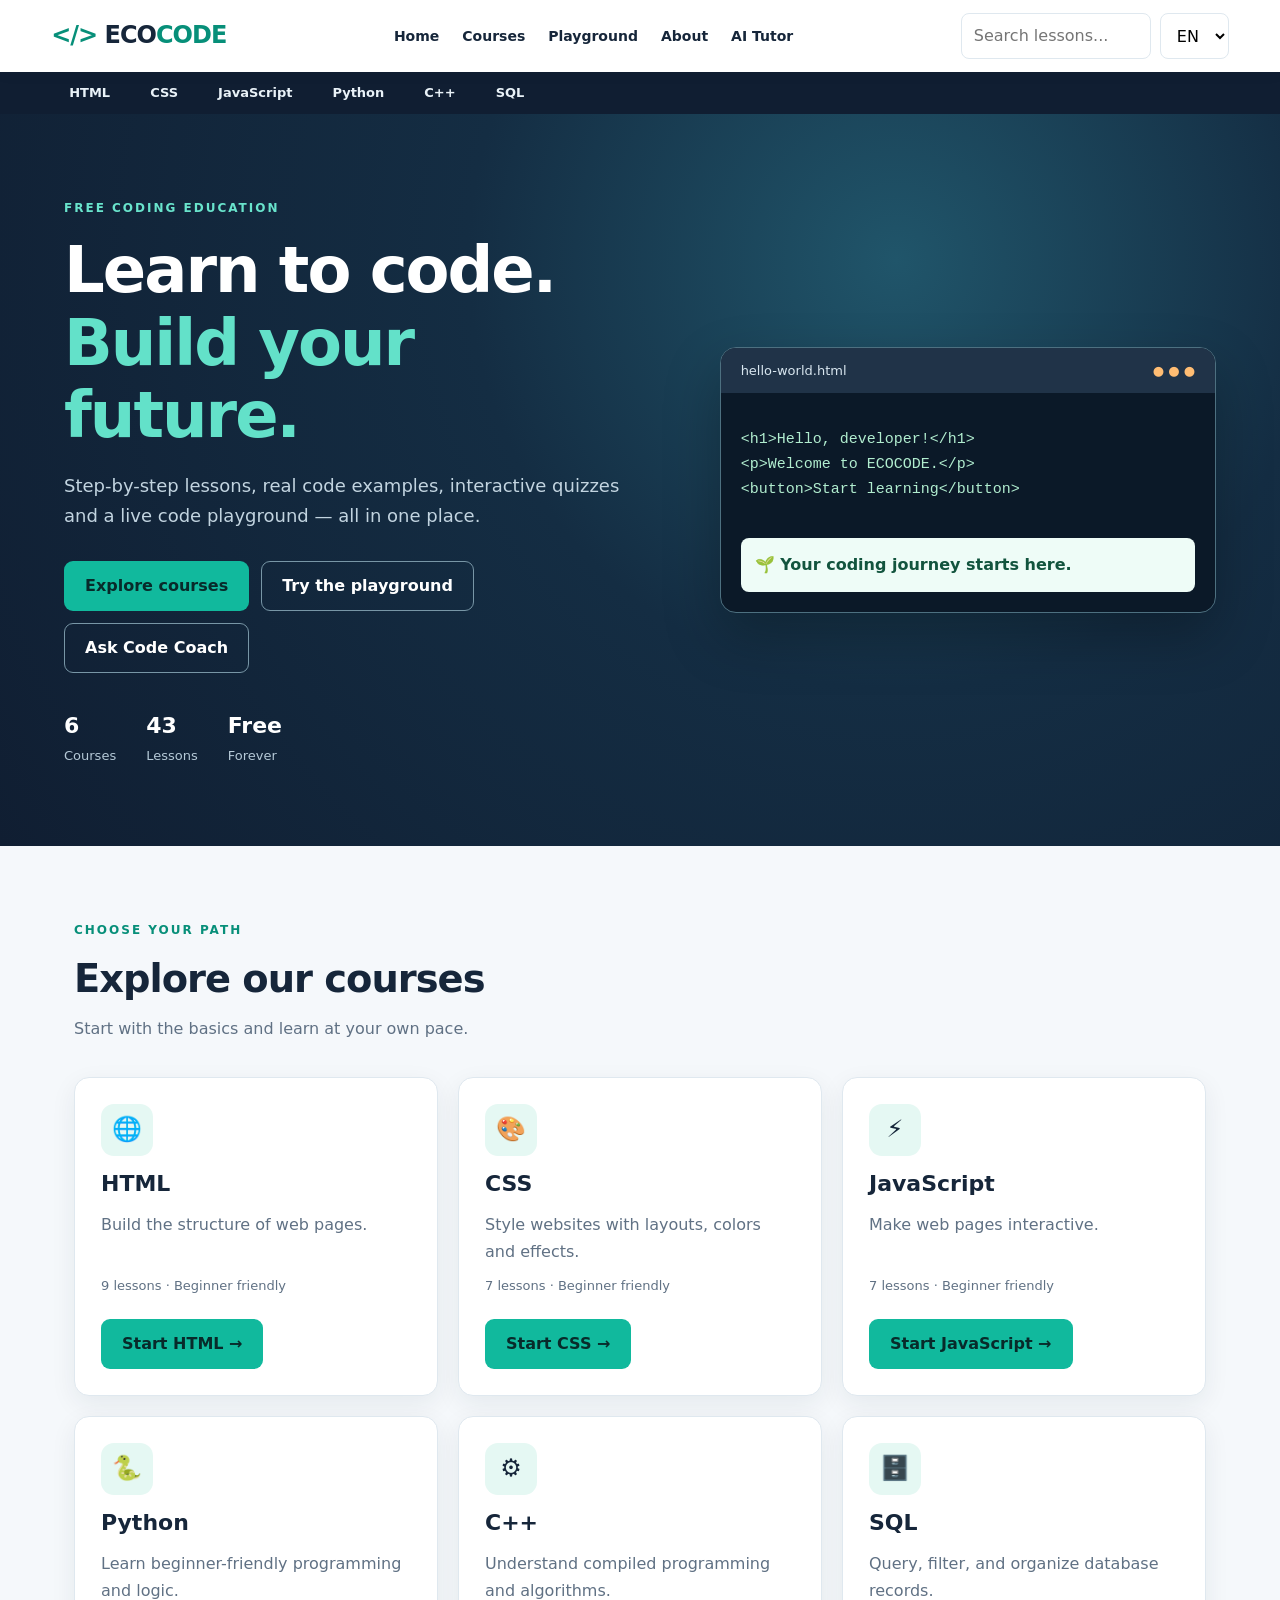
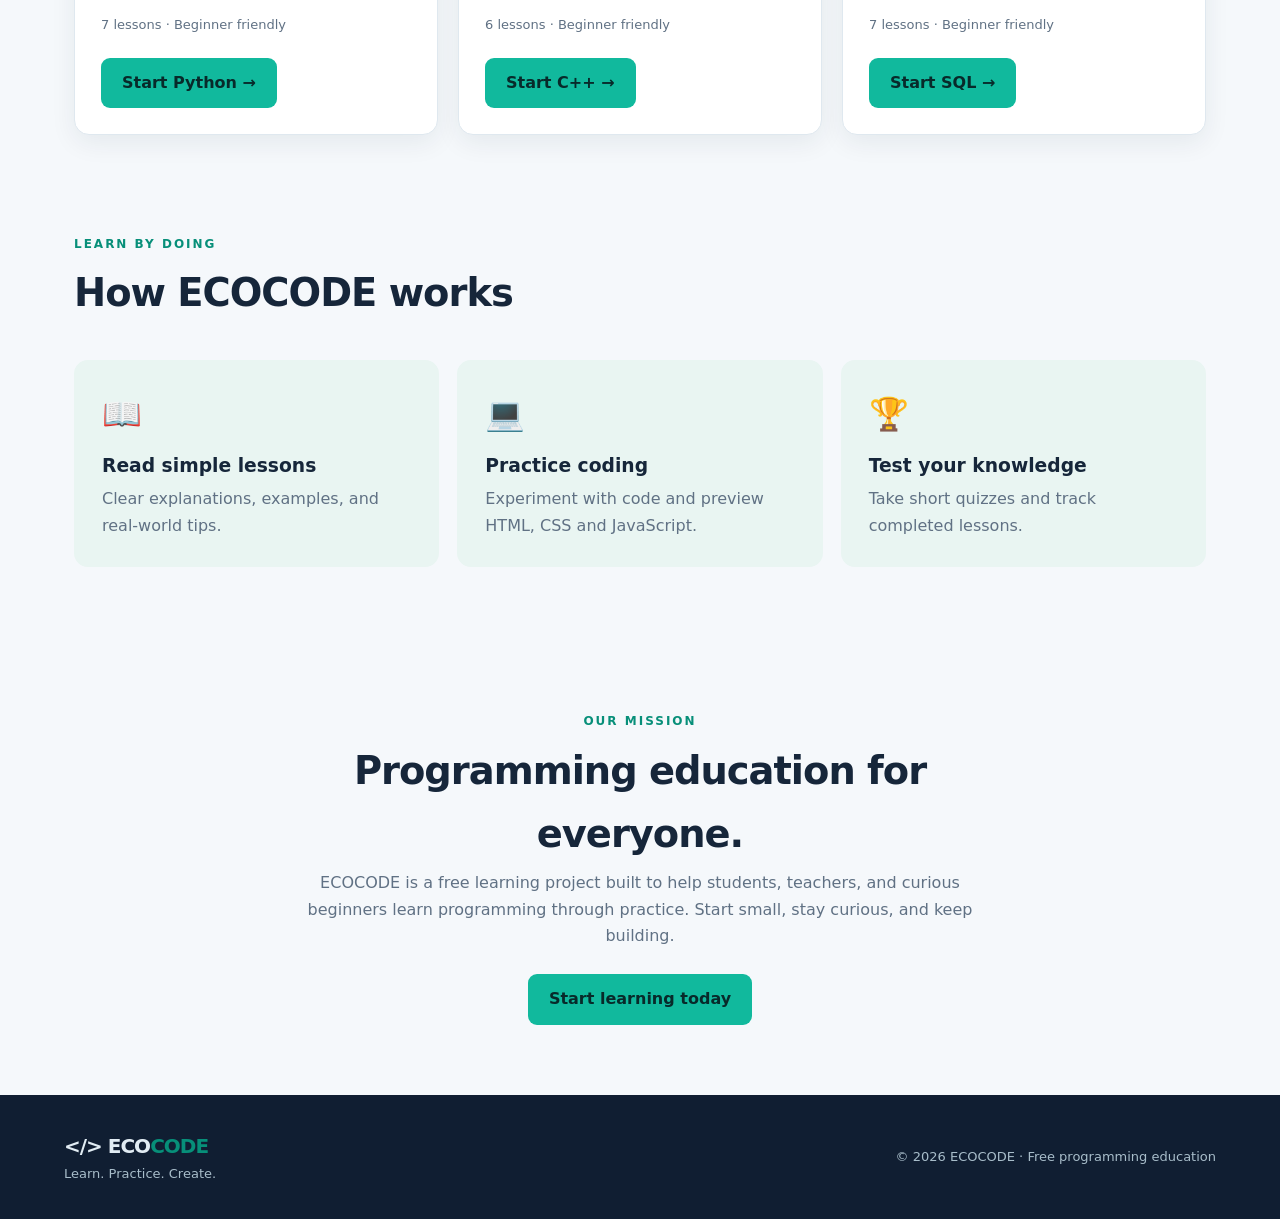
==== commit ab64b587: "Add files via upload" ====
--- a/index.html
+++ b/index.html
@@ -12,12 +12,12 @@
 <header class="topbar">
  <a href="#home" class="brand" aria-label="ECOCODE home"><span class="brand-icon">&lt;/&gt;</span> ECO<span>CODE</span></a>
  <button class="menu-btn" id="menuBtn" aria-label="Toggle lessons menu" aria-expanded="false">☰</button>
- <nav class="main-nav" aria-label="Main navigation"><a href="#home" data-i18n="home">Home</a><a href="#courses" data-i18n="courses">Courses</a><a href="#playground" data-i18n="playground">Playground</a><a href="#about" data-i18n="about">About</a></nav>
+ <nav class="main-nav" aria-label="Main navigation"><a href="#home" data-i18n="home">Home</a><a href="#courses" data-i18n="courses">Courses</a><a href="#playground" data-i18n="playground">Playground</a><a href="#about" data-i18n="about">About</a><a href="#tutor">AI Tutor</a></nav>
  <div class="header-actions"><input id="globalSearch" type="search" placeholder="Search lessons..." aria-label="Search lessons"><select id="language" aria-label="Interface language"><option value="en">EN</option><option value="ru">RU</option><option value="tg">TJ</option></select></div>
 </header>
 <nav class="course-strip" id="courseStrip" aria-label="Course shortcuts"></nav>
 <div id="homeView" class="view">
- <section class="hero"><div class="hero-inner"><span class="eyebrow">FREE CODING EDUCATION</span><h1>Learn to code.<br><em>Build your future.</em></h1><p>Step-by-step lessons, real code examples, interactive quizzes and a live code playground — all in one place.</p><div class="hero-buttons"><a class="btn primary" href="#courses">Explore courses</a><a class="btn outline" href="#playground">Try the playground</a></div><div class="hero-stats"><span><b>6</b> Courses</span><span><b id="lessonCount">0</b> Lessons</span><span><b>Free</b> Forever</span></div></div><div class="hero-code" aria-hidden="true"><div class="code-title">hello-world.html <span>● ● ●</span></div><pre><code>&lt;h1&gt;Hello, developer!&lt;/h1&gt;
+ <section class="hero"><div class="hero-inner"><span class="eyebrow">FREE CODING EDUCATION</span><h1>Learn to code.<br><em>Build your future.</em></h1><p>Step-by-step lessons, real code examples, interactive quizzes and a live code playground — all in one place.</p><div class="hero-buttons"><a class="btn primary" href="#courses">Explore courses</a><a class="btn outline" href="#playground">Try the playground</a><a class="btn outline" href="#tutor">Ask Code Coach</a></div><div class="hero-stats"><span><b>6</b> Courses</span><span><b id="lessonCount">0</b> Lessons</span><span><b>Free</b> Forever</span></div></div><div class="hero-code" aria-hidden="true"><div class="code-title">hello-world.html <span>● ● ●</span></div><pre><code>&lt;h1&gt;Hello, developer!&lt;/h1&gt;
 &lt;p&gt;Welcome to ECOCODE.&lt;/p&gt;
 &lt;button&gt;Start learning&lt;/button&gt;</code></pre><div class="code-output">🌱 Your coding journey starts here.</div></div></section>
  <section class="section" id="courses"><div class="section-head"><div><span class="eyebrow">CHOOSE YOUR PATH</span><h2>Explore our courses</h2><p>Start with the basics and learn at your own pace.</p></div></div><div class="course-grid" id="courseGrid"></div></section>
@@ -25,7 +25,8 @@
  <section class="section about" id="about"><span class="eyebrow">OUR MISSION</span><h2>Programming education for everyone.</h2><p>ECOCODE is a free learning project built to help students, teachers, and curious beginners learn programming through practice. Start small, stay curious, and keep building.</p><a class="btn primary" href="#courses">Start learning today</a></section>
 </div>
 <div id="lessonView" class="view hidden"><div class="learning-layout"><aside class="sidebar" id="sidebar"><div class="sidebar-top"><strong id="sidebarTitle">Course</strong><button id="closeSidebar" aria-label="Close lessons menu">✕</button></div><div class="progress-wrap"><div class="progress-track"><div id="progressBar"></div></div><small id="progressLabel">0% complete</small></div><input type="search" id="lessonSearch" placeholder="Find a lesson..." aria-label="Find a lesson"><div id="lessonLinks"></div></aside><main id="main" class="lesson-main"><div class="breadcrumbs" id="breadcrumbs"></div><article id="lessonContent"></article><div class="lesson-actions"><button class="btn subtle" id="prevLesson">← Previous</button><button class="btn primary" id="completeLesson">Mark as complete ✓</button><button class="btn subtle" id="nextLesson">Next →</button></div></main></div></div>
-<div id="playgroundView" class="view hidden"><section class="section playground-section"><div class="section-head"><div><span class="eyebrow">CODE LAB</span><h2>Live code playground</h2><p>Write HTML, CSS and JavaScript, then click Run to see the result.</p></div><button class="btn primary" id="runCode">▶ Run code</button></div><div class="editor-grid"><div class="editor"><label for="htmlEditor">HTML</label><textarea id="htmlEditor" spellcheck="false"></textarea></div><div class="editor"><label for="cssEditor">CSS</label><textarea id="cssEditor" spellcheck="false"></textarea></div><div class="editor"><label for="jsEditor">JavaScript</label><textarea id="jsEditor" spellcheck="false"></textarea></div></div><div class="preview-head"><h3>Live preview</h3><button class="btn subtle" id="resetCode">Reset example</button></div><iframe id="preview" title="Code preview" sandbox="allow-scripts"></iframe><p class="notice">Code runs inside an isolated preview. This playground supports HTML, CSS and browser JavaScript only.</p></section></div>
+<div id="playgroundView" class="view hidden"><section class="section playground-section"><div class="section-head"><div><span class="eyebrow">CODE LAB</span><h2>Live code playground</h2><p>Write HTML, CSS and JavaScript, then click Run to see the result.</p></div><button class="btn primary" id="runCode">▶ Run code</button></div><div class="editor-grid"><div class="editor"><label for="htmlEditor">HTML</label><textarea id="htmlEditor" spellcheck="false"></textarea></div><div class="editor"><label for="cssEditor">CSS</label><textarea id="cssEditor" spellcheck="false"></textarea></div><div class="editor"><label for="jsEditor">JavaScript</label><textarea id="jsEditor" spellcheck="false"></textarea></div></div><div class="preview-head"><h3>Live preview</h3><div class="lab-actions"><button class="btn subtle" id="saveCode">Save locally</button><button class="btn subtle" id="downloadCode">Download HTML</button><button class="btn subtle" id="resetCode">Reset example</button></div></div><iframe id="preview" title="Code preview" sandbox="allow-scripts"></iframe><p class="notice">Code runs inside an isolated preview. This playground supports HTML, CSS and browser JavaScript only.</p></section></div>
+<div id="tutorView" class="view hidden"><section class="section tutor-section"><span class="eyebrow">ECOCODE STUDY ASSISTANT</span><h2>Code Coach</h2><p>Free offline learning helper: get explanations, code examples and debugging checklists. This is a rule-based assistant, not a connected AI model.</p><div class="coach-layout"><div class="coach-chat" id="coachChat" role="log" aria-live="polite"><div class="coach-msg bot">Hi! Ask me about HTML, CSS, JavaScript, Python, C++, or SQL. Try “explain flexbox” or “how do I fix a JavaScript error?”</div></div><form id="coachForm" class="coach-form"><label for="coachInput">Your programming question</label><textarea id="coachInput" rows="3" placeholder="Example: Explain CSS flexbox with an example" required></textarea><div class="coach-actions"><button class="btn primary" type="submit">Ask Code Coach</button><button class="btn subtle" type="button" id="clearCoach">Clear chat</button></div></form></div><p class="notice">For a real AI tutor with personalized responses, ECOCODE will need a secure backend and an AI API. Never put a secret API key in GitHub Pages code.</p></section></div>
 <div id="searchView" class="view hidden"><section class="section"><h2>Search results</h2><p id="searchSummary"></p><div id="searchResults" class="search-results"></div></section></div>
 <footer><div><a href="#home" class="brand">&lt;/&gt; ECO<span>CODE</span></a><p>Learn. Practice. Create.</p></div><p>© <span id="year"></span> ECOCODE · Free programming education</p></footer>
 </body></html>
--- a/style.css
+++ b/style.css
@@ -1 +1,4 @@
 :root{--ink:#16263a;--muted:#607184;--navy:#101e32;--teal:#11b99d;--teal-dark:#078f79;--bg:#f5f8fb;--line:#dfe8ef;--white:#fff;--shadow:0 8px 26px rgba(20,38,58,.07)}*{box-sizing:border-box}html{scroll-behavior:smooth}body{margin:0;font:16px/1.65 system-ui,-apple-system,Segoe UI,Arial,sans-serif;color:var(--ink);background:var(--bg)}a{color:inherit;text-decoration:none}button,input,textarea,select{font:inherit}button{cursor:pointer}.hidden{display:none!important}.skip{position:absolute;left:-9999px}.skip:focus{left:10px;top:10px;background:white;z-index:999;padding:10px}.topbar{position:sticky;top:0;z-index:50;display:flex;align-items:center;gap:28px;padding:13px 4%;background:white;box-shadow:0 2px 12px #13253b10}.brand{font-weight:900;font-size:24px;white-space:nowrap;letter-spacing:-1px}.brand span{color:var(--teal-dark)}.brand-icon{color:var(--teal-dark)}.main-nav{display:flex;gap:23px;margin:auto}.main-nav a{font-size:14px;font-weight:700}.main-nav a:hover{color:var(--teal-dark)}.header-actions{display:flex;gap:9px}.header-actions input,.header-actions select,#lessonSearch{border:1px solid var(--line);border-radius:8px;padding:9px 12px;background:#fff;min-width:0}.header-actions input{width:190px}.menu-btn{display:none;border:0;background:transparent;font-size:24px}.course-strip{background:var(--navy);color:#e9f2f8;display:flex;overflow-x:auto;gap:4px;padding:0 4%;scrollbar-width:thin}.course-strip a{padding:10px 18px;font-weight:700;font-size:13px;white-space:nowrap}.course-strip a:hover,.course-strip a.active{background:#26465a;color:#7cebd4}.hero{background:radial-gradient(circle at 70% 20%,#20556a 0%,#142d43 40%,#101e32 100%);color:white;display:grid;grid-template-columns:1.2fr 1fr;align-items:center;gap:60px;padding:80px max(5%,calc((100vw - 1260px)/2));min-height:510px}.hero h1{font-size:clamp(38px,5vw,68px);line-height:1.13;letter-spacing:-2px;margin:14px 0 20px}.hero h1 em{font-style:normal;color:#63e1c9}.hero p{color:#c2d4e0;max-width:560px;font-size:18px}.eyebrow{color:var(--teal-dark);font-size:12px;font-weight:900;letter-spacing:2px}.hero .eyebrow{color:#69e4cc}.hero-buttons{display:flex;gap:12px;margin-top:30px;flex-wrap:wrap}.btn{display:inline-flex;justify-content:center;align-items:center;gap:8px;padding:11px 20px;border-radius:9px;font-weight:750;border:1px solid transparent;transition:transform .15s,background .15s}.btn:hover{transform:translateY(-1px)}.primary{background:var(--teal);color:#082a2a}.primary:hover{background:#3cdec3}.outline{border-color:#7896a6;color:white;background:transparent}.subtle{background:#e9f1f5;color:var(--ink)}.hero-stats{display:flex;gap:30px;margin-top:35px;color:#b5c9d7;font-size:13px}.hero-stats b{display:block;font-size:22px;color:white}.hero-code{border:1px solid #4d7080;background:#0b1928;border-radius:16px;box-shadow:0 24px 55px #0004;overflow:hidden}.code-title{background:#203348;padding:12px 20px;color:#d8e6ef;font-size:13px;display:flex;justify-content:space-between}.code-title span{color:#ffbd73}.hero-code pre{padding:20px;color:#b1edcf;font-size:15px;overflow:auto}.code-output{margin:0 20px 20px;background:#eefcf7;color:#12543e;border-radius:8px;padding:14px;font-weight:700}.section{max-width:1260px;margin:auto;padding:70px 5%}.section-head{display:flex;align-items:end;justify-content:space-between;gap:20px;margin-bottom:30px}.section h2{font-size:clamp(29px,3vw,40px);letter-spacing:-1px;margin:5px 0}.section-head p,.about p{color:var(--muted);margin:5px 0}.course-grid{display:grid;grid-template-columns:repeat(3,1fr);gap:20px}.course-card{background:white;border:1px solid var(--line);border-radius:15px;padding:26px;box-shadow:var(--shadow);display:flex;flex-direction:column;gap:10px}.course-card:hover{border-color:var(--teal)}.course-icon{width:52px;height:52px;display:grid;place-items:center;border-radius:13px;font-size:24px;background:#e5f8f3}.course-card h3{font-size:22px;margin:0}.course-card p{margin:0;color:var(--muted);flex:1}.course-meta{font-size:13px;color:var(--muted)}.course-card .btn{align-self:flex-start;margin-top:12px}.how{padding-top:25px}.feature-grid{display:grid;grid-template-columns:repeat(3,1fr);gap:18px}.feature-grid article{background:#e9f5f2;border-radius:14px;padding:28px}.feature-grid span{font-size:32px}.feature-grid h3{margin:10px 0 5px}.feature-grid p{color:var(--muted);margin:0}.about{text-align:center;max-width:820px}.about .btn{margin-top:20px}.learning-layout{display:grid;grid-template-columns:285px minmax(0,1fr);max-width:1500px;margin:auto;min-height:calc(100vh - 180px)}.sidebar{background:#fff;border-right:1px solid var(--line);padding:23px 17px;position:sticky;top:100px;height:calc(100vh - 100px);overflow-y:auto}.sidebar-top{display:flex;justify-content:space-between;align-items:center;font-size:21px}.sidebar-top button{display:none;background:none;border:0}.progress-wrap{margin:18px 0}.progress-track{height:9px;border-radius:99px;background:#e4ecf0;overflow:hidden}.progress-track div{height:100%;width:0;background:var(--teal)}.progress-wrap small{color:var(--muted)}#lessonSearch{width:100%;margin-bottom:15px}.sidebar-group{margin-top:20px;font-size:11px;text-transform:uppercase;font-weight:900;letter-spacing:1px;color:#8b9aa6}.lesson-link{display:block;padding:9px 12px;border-radius:7px;font-size:14px;margin-top:3px}.lesson-link:hover{background:#eef7f5}.lesson-link.active{background:#d8f5ec;color:#006d57;font-weight:800}.lesson-link.done:after{content:' ✓';color:var(--teal-dark)}.lesson-main{padding:35px clamp(18px,5vw,75px);max-width:1000px;width:100%;min-width:0}.breadcrumbs{font-size:13px;color:var(--muted);margin-bottom:18px}.lesson-main h1{font-size:clamp(30px,4vw,44px);margin:0 0 15px}.lesson-main h2{font-size:25px;margin:30px 0 12px}.lesson-main p{color:#435469}.lesson-main ul{padding-left:24px}.lesson-main code:not(pre code){background:#eaf0f4;padding:2px 6px;border-radius:4px}.example{border:1px solid #d5e8e2;background:#f0f8f5;border-radius:12px;padding:20px;margin:25px 0}.example h3{margin:0 0 12px}.example pre{background:#142438;color:#c7f5e3;border-radius:9px;padding:18px;white-space:pre;overflow:auto;line-height:1.6}.example-actions{display:flex;gap:10px;flex-wrap:wrap}.tip{border-left:4px solid var(--teal);background:#e9f9f3;padding:14px 18px;margin:25px 0}.quiz{border:1px solid var(--line);background:white;padding:24px;border-radius:13px;margin:28px 0}.quiz h3{margin-top:0}.quiz label{display:block;padding:10px;border:1px solid var(--line);border-radius:8px;margin:8px 0;cursor:pointer}.quiz label:has(input:checked){border-color:var(--teal);background:#eafff8}.quiz-result{font-weight:800;margin-top:10px}.lesson-actions{display:flex;justify-content:space-between;gap:10px;flex-wrap:wrap;margin:40px 0}.playground-section{max-width:1500px}.editor-grid{display:grid;grid-template-columns:repeat(3,minmax(0,1fr));gap:12px}.editor{border:1px solid #34506a;background:#132438;border-radius:10px;overflow:hidden}.editor label{display:block;color:#a5e9d7;font-size:13px;font-weight:800;padding:9px 14px;background:#1e344a}.editor textarea{width:100%;height:290px;resize:vertical;border:0;outline:0;background:#132438;color:#e3f8f0;padding:14px;font:14px/1.5 Consolas,monospace;tab-size:2}.preview-head{display:flex;justify-content:space-between;align-items:center;margin:22px 0 10px}#preview{width:100%;height:350px;background:white;border:1px solid var(--line);border-radius:10px}.notice{color:var(--muted);font-size:13px}.search-results{display:grid;gap:10px;margin-top:22px}.search-item{padding:18px;background:white;border:1px solid var(--line);border-radius:10px}.search-item:hover{border-color:var(--teal)}.search-item small{display:block;color:var(--muted)}footer{background:#101e32;color:#e1ecf3;padding:35px 5%;display:flex;align-items:center;justify-content:space-between;gap:15px}footer p{font-size:13px;color:#a8bdca;margin:0}footer .brand{font-size:20px}@media(max-width:950px){.hero{gap:25px;padding:55px 5%}.hero-code{display:none}.hero{grid-template-columns:1fr}.course-grid{grid-template-columns:repeat(2,1fr)}.header-actions input{width:130px}.main-nav{gap:12px}.learning-layout{grid-template-columns:235px minmax(0,1fr)}}@media(max-width:700px){.topbar{gap:12px;flex-wrap:wrap}.brand{font-size:21px}.menu-btn{display:block;margin-left:auto}.main-nav{display:none;order:3;width:100%;margin:0;flex-direction:column;padding:10px 0}.main-nav.open{display:flex}.header-actions{order:2;width:100%}.header-actions input{flex:1}.course-grid,.feature-grid,.editor-grid{grid-template-columns:1fr}.hero{padding:55px 6%}.hero-stats{gap:18px}.section{padding:45px 6%}.learning-layout{display:block}.sidebar{display:none;position:fixed;top:0;left:0;bottom:0;width:min(320px,88vw);height:100vh;z-index:100;box-shadow:20px 0 60px #0004}.sidebar.open{display:block}.sidebar-top button{display:block}.lesson-main{padding:25px 6%}.lesson-actions .btn{flex:1;font-size:13px;padding:10px}.editor textarea{height:180px}footer{flex-direction:column;align-items:flex-start}}@media(prefers-reduced-motion:reduce){html{scroll-behavior:auto}.btn{transition:none}}
+
+/* ECOCODE Code Coach and Code Lab upgrades */
+.tutor-section{max-width:1050px;margin:auto}.coach-layout{display:grid;gap:16px;margin-top:24px}.coach-chat{min-height:320px;max-height:520px;overflow:auto;background:#101f31;border:1px solid #314a5b;border-radius:16px;padding:22px;display:flex;flex-direction:column;gap:14px}.coach-msg{padding:14px 17px;border-radius:13px;max-width:86%;white-space:pre-wrap;line-height:1.6}.coach-msg.bot{background:#233e50;align-self:flex-start;color:#e8faf5}.coach-msg.user{background:#087f70;align-self:flex-end;color:white}.coach-form{display:grid;gap:10px}.coach-form textarea{width:100%;padding:14px;border:1px solid #81959e;border-radius:12px;font:inherit;background:#fff;color:#122333}.coach-actions,.lab-actions{display:flex;gap:10px;flex-wrap:wrap}.hero-buttons{flex-wrap:wrap}
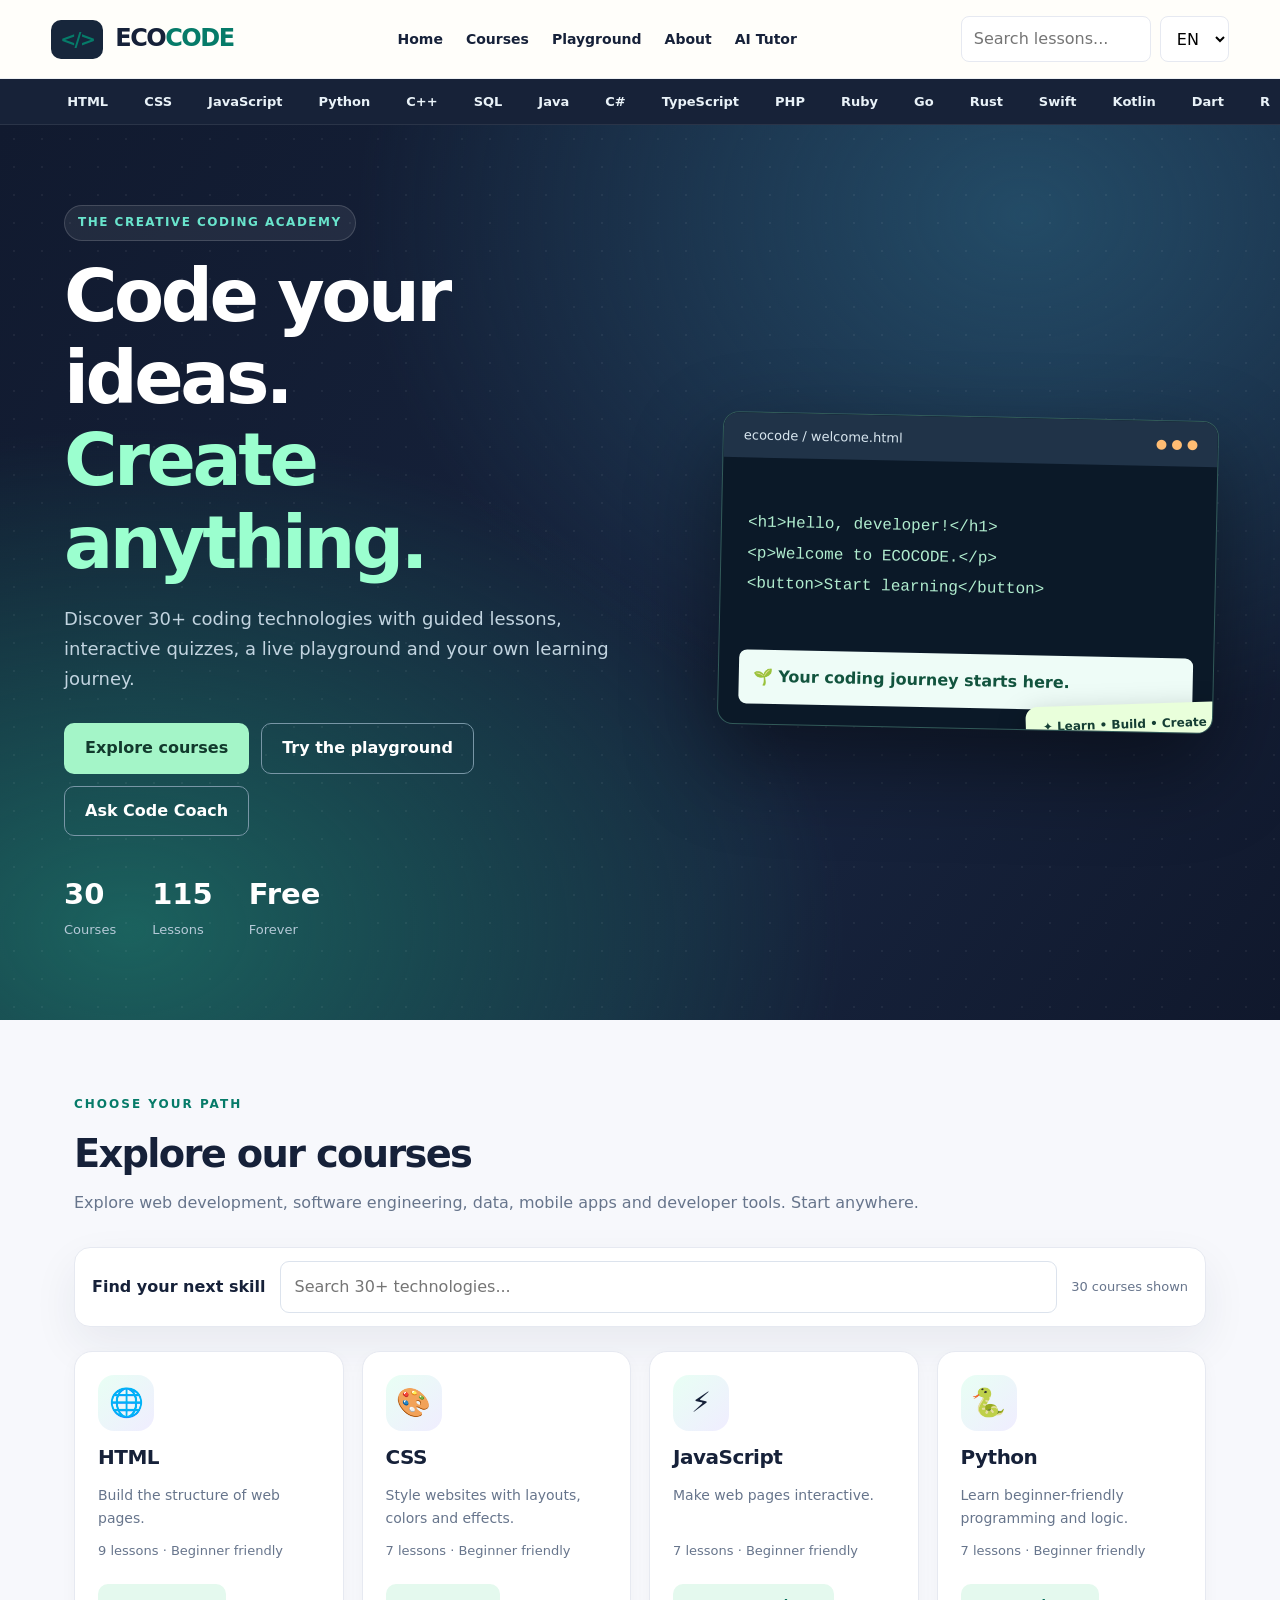
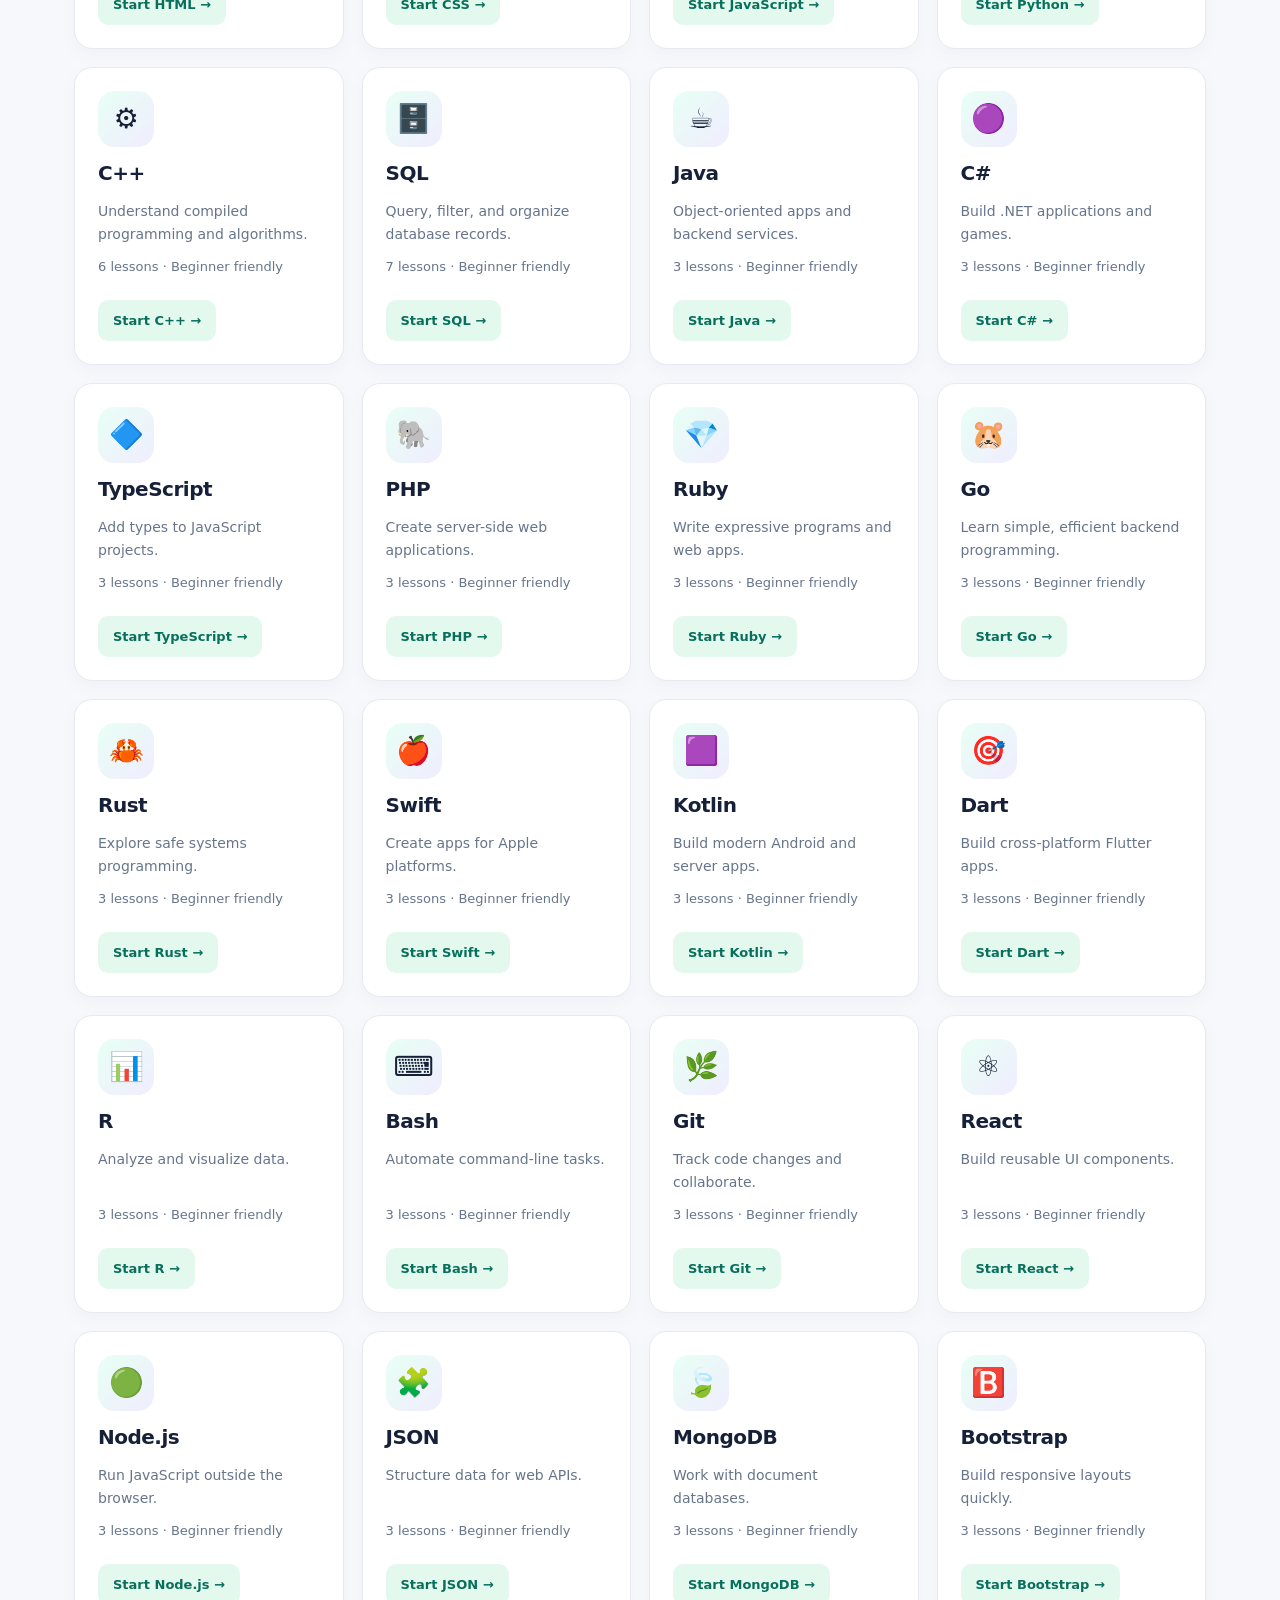
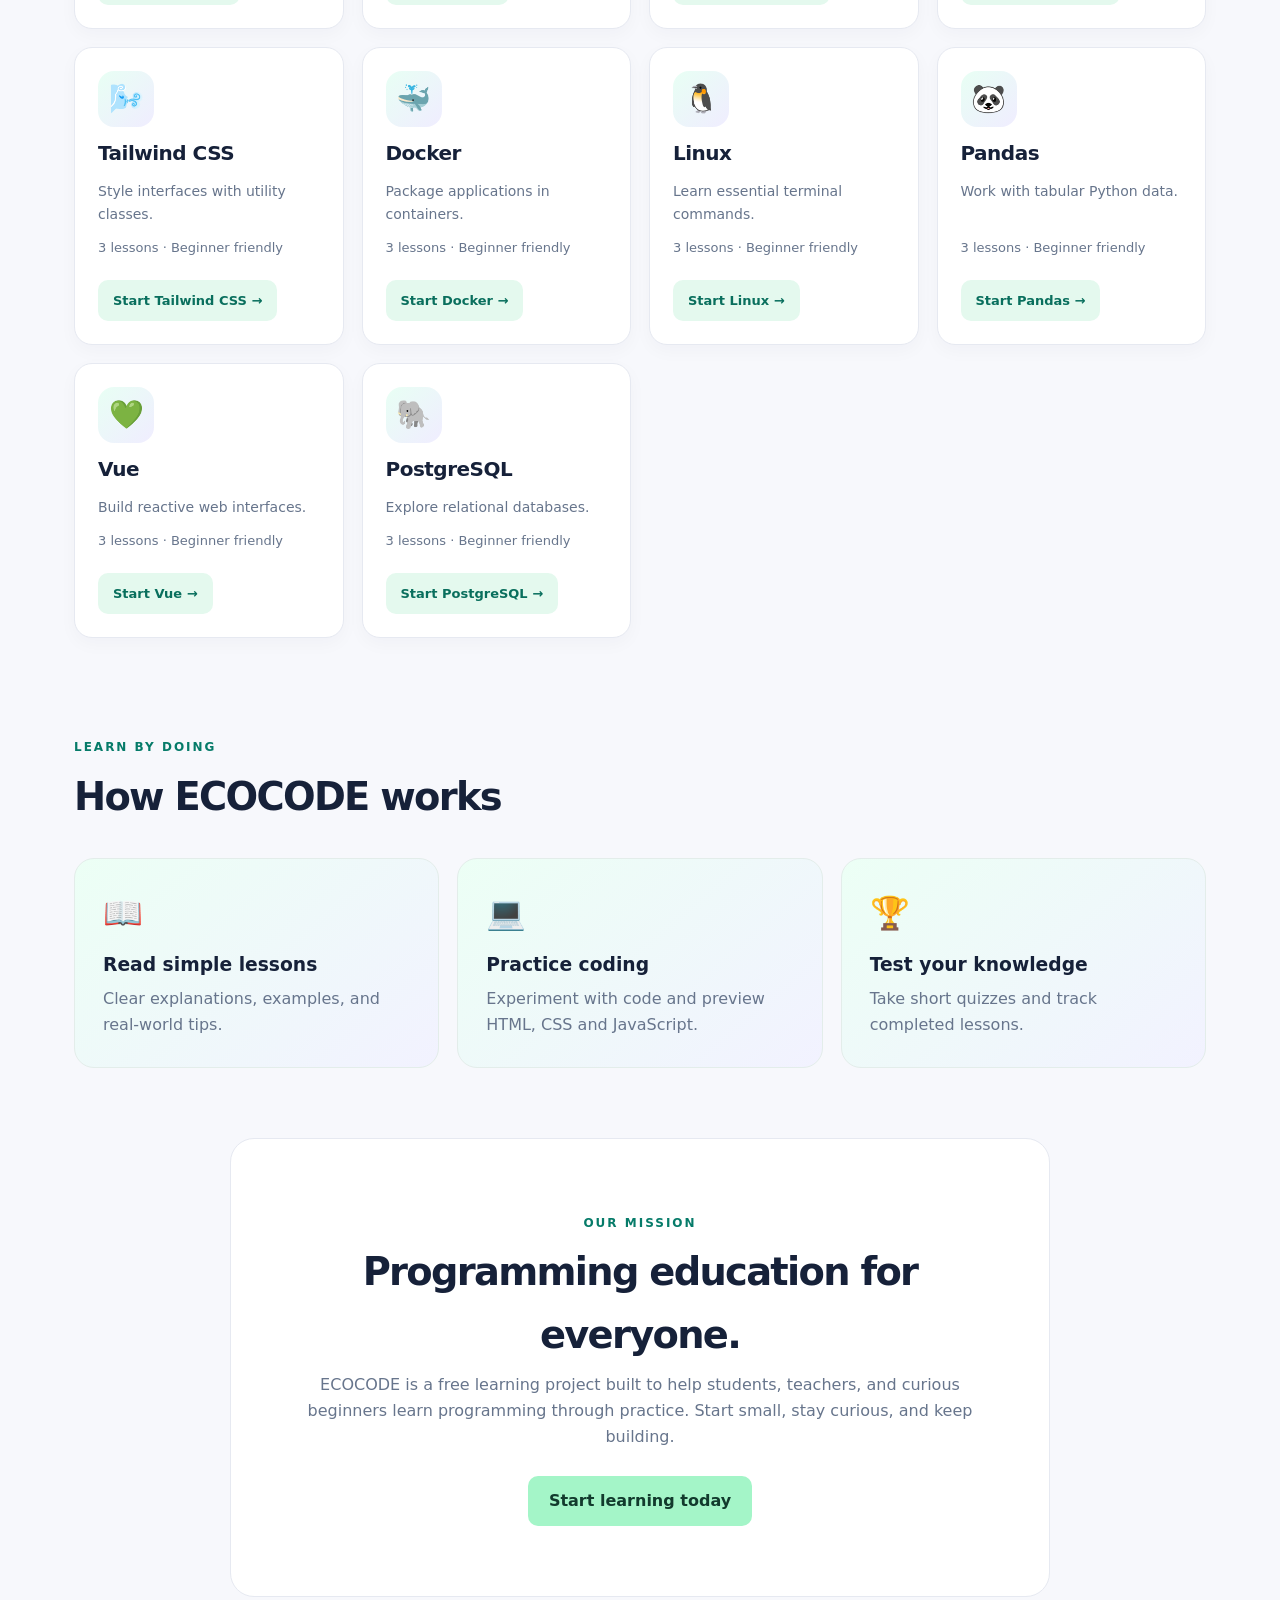
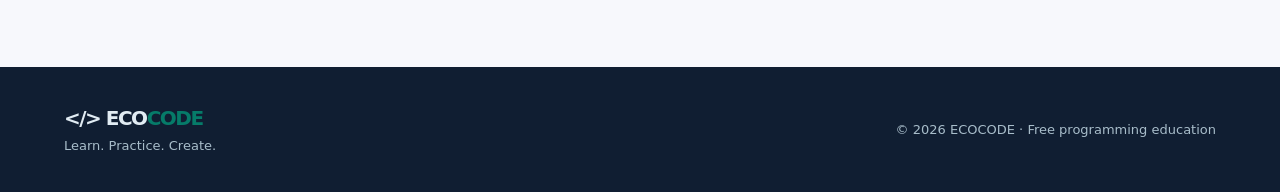
==== commit 0aa07fb1: "Add files via upload" ====
--- a/index.html
+++ b/index.html
@@ -2,7 +2,7 @@
 <html lang="en">
 <head>
 <meta charset="UTF-8"><meta name="viewport" content="width=device-width,initial-scale=1">
-<meta name="description" content="Learn HTML, CSS, JavaScript, Python, C++ and SQL with free ECOCODE lessons, examples and quizzes.">
+<meta name="description" content="Learn HTML, CSS, JavaScript, Python, C++, SQL, Java, Rust, Go and more with free ECOCODE lessons, examples and quizzes.">
 <title>ECOCODE — Learn to Code</title>
 <link rel="stylesheet" href="style.css">
 <script src="script.js" defer></script>
@@ -17,10 +17,10 @@
 </header>
 <nav class="course-strip" id="courseStrip" aria-label="Course shortcuts"></nav>
 <div id="homeView" class="view">
- <section class="hero"><div class="hero-inner"><span class="eyebrow">FREE CODING EDUCATION</span><h1>Learn to code.<br><em>Build your future.</em></h1><p>Step-by-step lessons, real code examples, interactive quizzes and a live code playground — all in one place.</p><div class="hero-buttons"><a class="btn primary" href="#courses">Explore courses</a><a class="btn outline" href="#playground">Try the playground</a><a class="btn outline" href="#tutor">Ask Code Coach</a></div><div class="hero-stats"><span><b>6</b> Courses</span><span><b id="lessonCount">0</b> Lessons</span><span><b>Free</b> Forever</span></div></div><div class="hero-code" aria-hidden="true"><div class="code-title">hello-world.html <span>● ● ●</span></div><pre><code>&lt;h1&gt;Hello, developer!&lt;/h1&gt;
+ <section class="hero"><div class="hero-inner"><span class="eyebrow">FREE CODING EDUCATION</span><h1>Code your ideas.<br><em>Create anything.</em></h1><p>Discover 30+ coding technologies with guided lessons, interactive quizzes, a live playground and your own learning journey.</p><div class="hero-buttons"><a class="btn primary" href="#courses">Explore courses</a><a class="btn outline" href="#playground">Try the playground</a><a class="btn outline" href="#tutor">Ask Code Coach</a></div><div class="hero-stats"><span><b>6</b> Courses</span><span><b id="lessonCount">0</b> Lessons</span><span><b>Free</b> Forever</span></div></div><div class="hero-code" aria-hidden="true"><div class="code-title">hello-world.html <span>● ● ●</span></div><pre><code>&lt;h1&gt;Hello, developer!&lt;/h1&gt;
 &lt;p&gt;Welcome to ECOCODE.&lt;/p&gt;
 &lt;button&gt;Start learning&lt;/button&gt;</code></pre><div class="code-output">🌱 Your coding journey starts here.</div></div></section>
- <section class="section" id="courses"><div class="section-head"><div><span class="eyebrow">CHOOSE YOUR PATH</span><h2>Explore our courses</h2><p>Start with the basics and learn at your own pace.</p></div></div><div class="course-grid" id="courseGrid"></div></section>
+ <section class="section" id="courses"><div class="section-head"><div><span class="eyebrow">CHOOSE YOUR PATH</span><h2>Explore our courses</h2><p>Explore web development, software engineering, data, mobile apps and developer tools. Start anywhere.</p></div></div><div class="course-grid" id="courseGrid"></div></section>
  <section class="section how"><div class="section-head"><div><span class="eyebrow">LEARN BY DOING</span><h2>How ECOCODE works</h2></div></div><div class="feature-grid"><article><span>📖</span><h3>Read simple lessons</h3><p>Clear explanations, examples, and real-world tips.</p></article><article><span>💻</span><h3>Practice coding</h3><p>Experiment with code and preview HTML, CSS and JavaScript.</p></article><article><span>🏆</span><h3>Test your knowledge</h3><p>Take short quizzes and track completed lessons.</p></article></div></section>
  <section class="section about" id="about"><span class="eyebrow">OUR MISSION</span><h2>Programming education for everyone.</h2><p>ECOCODE is a free learning project built to help students, teachers, and curious beginners learn programming through practice. Start small, stay curious, and keep building.</p><a class="btn primary" href="#courses">Start learning today</a></section>
 </div>
--- a/style.css
+++ b/style.css
@@ -2,3 +2,8 @@
 
 /* ECOCODE Code Coach and Code Lab upgrades */
 .tutor-section{max-width:1050px;margin:auto}.coach-layout{display:grid;gap:16px;margin-top:24px}.coach-chat{min-height:320px;max-height:520px;overflow:auto;background:#101f31;border:1px solid #314a5b;border-radius:16px;padding:22px;display:flex;flex-direction:column;gap:14px}.coach-msg{padding:14px 17px;border-radius:13px;max-width:86%;white-space:pre-wrap;line-height:1.6}.coach-msg.bot{background:#233e50;align-self:flex-start;color:#e8faf5}.coach-msg.user{background:#087f70;align-self:flex-end;color:white}.coach-form{display:grid;gap:10px}.coach-form textarea{width:100%;padding:14px;border:1px solid #81959e;border-radius:12px;font:inherit;background:#fff;color:#122333}.coach-actions,.lab-actions{display:flex;gap:10px;flex-wrap:wrap}.hero-buttons{flex-wrap:wrap}
+
+/* ECOCODE creative academy visual refresh */
+:root{--ink:#162139;--muted:#67758c;--navy:#10172b;--teal:#7cf2c7;--teal-dark:#067b69;--bg:#f7f8fc;--line:#e6e9f1;--shadow:0 18px 45px rgba(28,37,73,.07)}
+body{background:var(--bg)}.topbar{background:#fffefa;border-bottom:1px solid #edf0f3;box-shadow:none;padding-top:16px;padding-bottom:16px}.brand{letter-spacing:-1.5px}.brand-icon{display:inline-grid;place-items:center;background:#17263b;color:#b1ffe0;padding:4px 9px;border-radius:10px;margin-right:5px;font-size:19px}.main-nav a{transition:color .2s}.course-strip{background:#172238;box-shadow:inset 0 -1px #ffffff15}.course-strip a{padding:12px 16px}.hero{position:relative;overflow:hidden;background:radial-gradient(ellipse at 80% 10%,#234b66 0%,transparent 46%),radial-gradient(ellipse at 10% 90%,#1b625e 0%,transparent 44%),linear-gradient(125deg,#111a2f,#17243e 65%,#10182c);min-height:575px}.hero:before{content:'';position:absolute;inset:0;background-image:radial-gradient(#ffffff2d 1px,transparent 1px);background-size:28px 28px;opacity:.3;pointer-events:none}.hero>*{position:relative;z-index:1}.hero h1{font-size:clamp(45px,5.7vw,82px);letter-spacing:-3.5px;font-weight:850}.hero h1 em{color:#9bffcf}.hero .eyebrow{display:inline-block;background:#ffffff12;border:1px solid #ffffff27;border-radius:999px;padding:7px 13px;letter-spacing:1.5px}.hero-code{transform:rotate(1.2deg);box-shadow:0 35px 90px #0007;border:1px solid #8bf2cb4d}.hero-code pre{padding:34px 26px;font-size:16px;line-height:1.9}.hero-floating-badge{position:absolute;bottom:-15px;right:-12px;padding:11px 17px;background:#e9ffdb;color:#153e34;border-radius:12px;box-shadow:0 10px 30px #0004;font-weight:900;font-size:12px;transform:rotate(-3deg)}.hero-stats{gap:36px}.hero-stats b{font-size:29px}.section h2{font-weight:850;letter-spacing:-1.7px}.section-head{margin-bottom:25px}.course-filters{display:flex;align-items:center;gap:14px;background:#fff;border:1px solid var(--line);border-radius:16px;padding:13px 17px;margin-bottom:24px;box-shadow:var(--shadow)}.course-filters label{font-weight:800;white-space:nowrap}.course-filters input{flex:1;min-width:0;border:1px solid #dce3ed;border-radius:9px;padding:12px 14px;outline:none}.course-filters input:focus{border-color:#2aa58e;box-shadow:0 0 0 3px #14b99d22}.course-filters span{color:#67758c;font-size:13px;white-space:nowrap}.course-grid{grid-template-columns:repeat(4,minmax(0,1fr));gap:18px}.course-card{position:relative;border-radius:18px;padding:23px;box-shadow:0 6px 18px #16213908;transition:transform .2s,box-shadow .2s,border-color .2s;overflow:hidden}.course-card:before{content:'';position:absolute;top:0;left:0;right:0;height:4px;background:linear-gradient(90deg,#12b59b,#a5e8c0,#c4b5fd);opacity:0;transition:opacity .2s}.course-card:hover{transform:translateY(-5px);box-shadow:0 22px 50px #16213916;border-color:#b7e9d8}.course-card:hover:before{opacity:1}.course-icon{border-radius:16px;width:56px;height:56px;font-size:28px;background:linear-gradient(135deg,#e8fff4,#f0edff)}.course-card h3{font-size:20px;letter-spacing:-.5px}.course-card p{font-size:14px}.course-card .btn{padding:9px 14px;font-size:13px;background:#e4f9ee;color:#096f5d}.course-card .btn:hover{background:#b6f0d6}.feature-grid article{background:linear-gradient(140deg,#ecfff5,#f2f2ff);border:1px solid #e3edea;border-radius:20px}.about{background:white;border:1px solid var(--line);border-radius:24px;margin-bottom:70px}.btn{border-radius:10px}.primary{background:#a4f5c8;color:#123a2d}.primary:hover{background:#76e8b1}.learning-layout{background:#fff}.lesson-main{background:#fff}.example{background:#f4fcf8}.sidebar{top:111px;height:calc(100vh - 111px)}.course-card[hidden]{display:none!important}
+@media(max-width:1150px){.course-grid{grid-template-columns:repeat(3,minmax(0,1fr))}}@media(max-width:950px){.course-grid{grid-template-columns:repeat(2,minmax(0,1fr))}}@media(max-width:700px){.course-grid{grid-template-columns:1fr}.course-filters{flex-wrap:wrap}.course-filters label{width:100%}.course-filters span{width:100%}.hero h1{letter-spacing:-2px}.hero{min-height:auto}.about{border-radius:0}.sidebar{top:0;height:100vh}}
